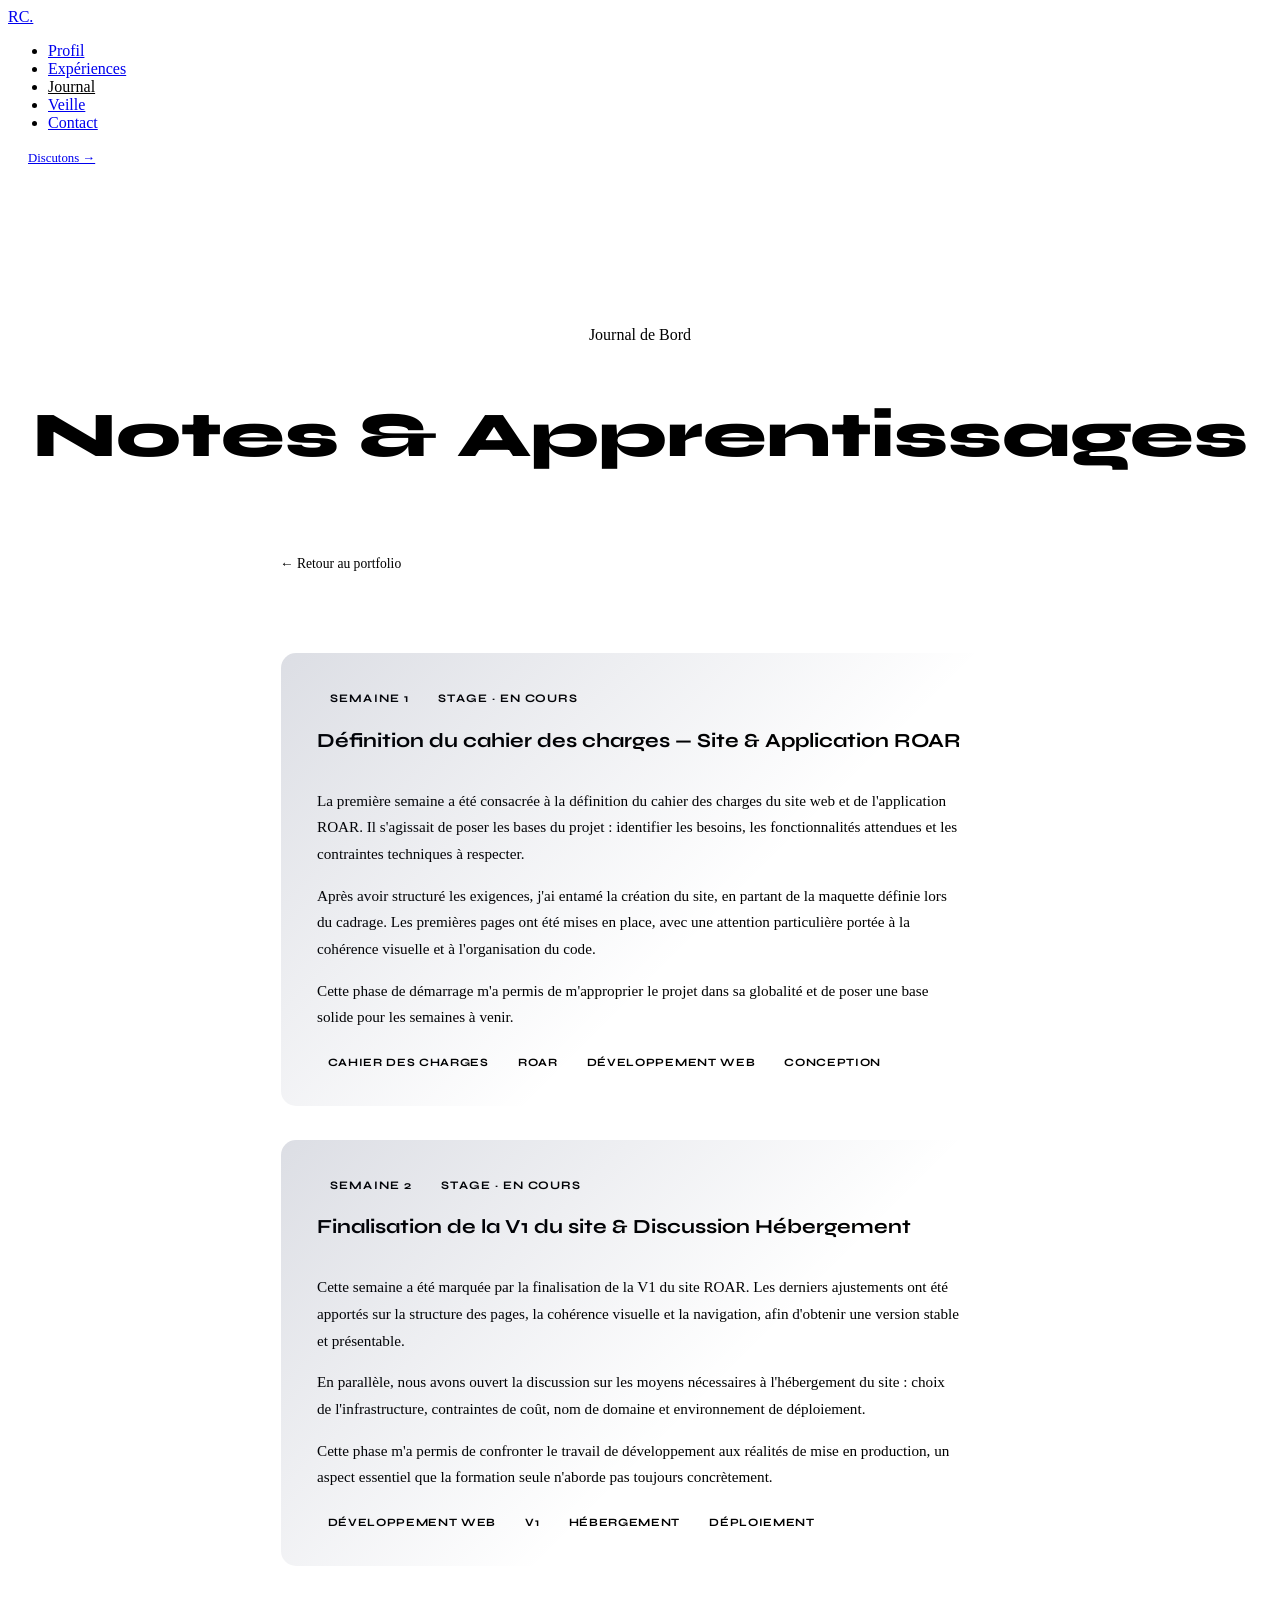
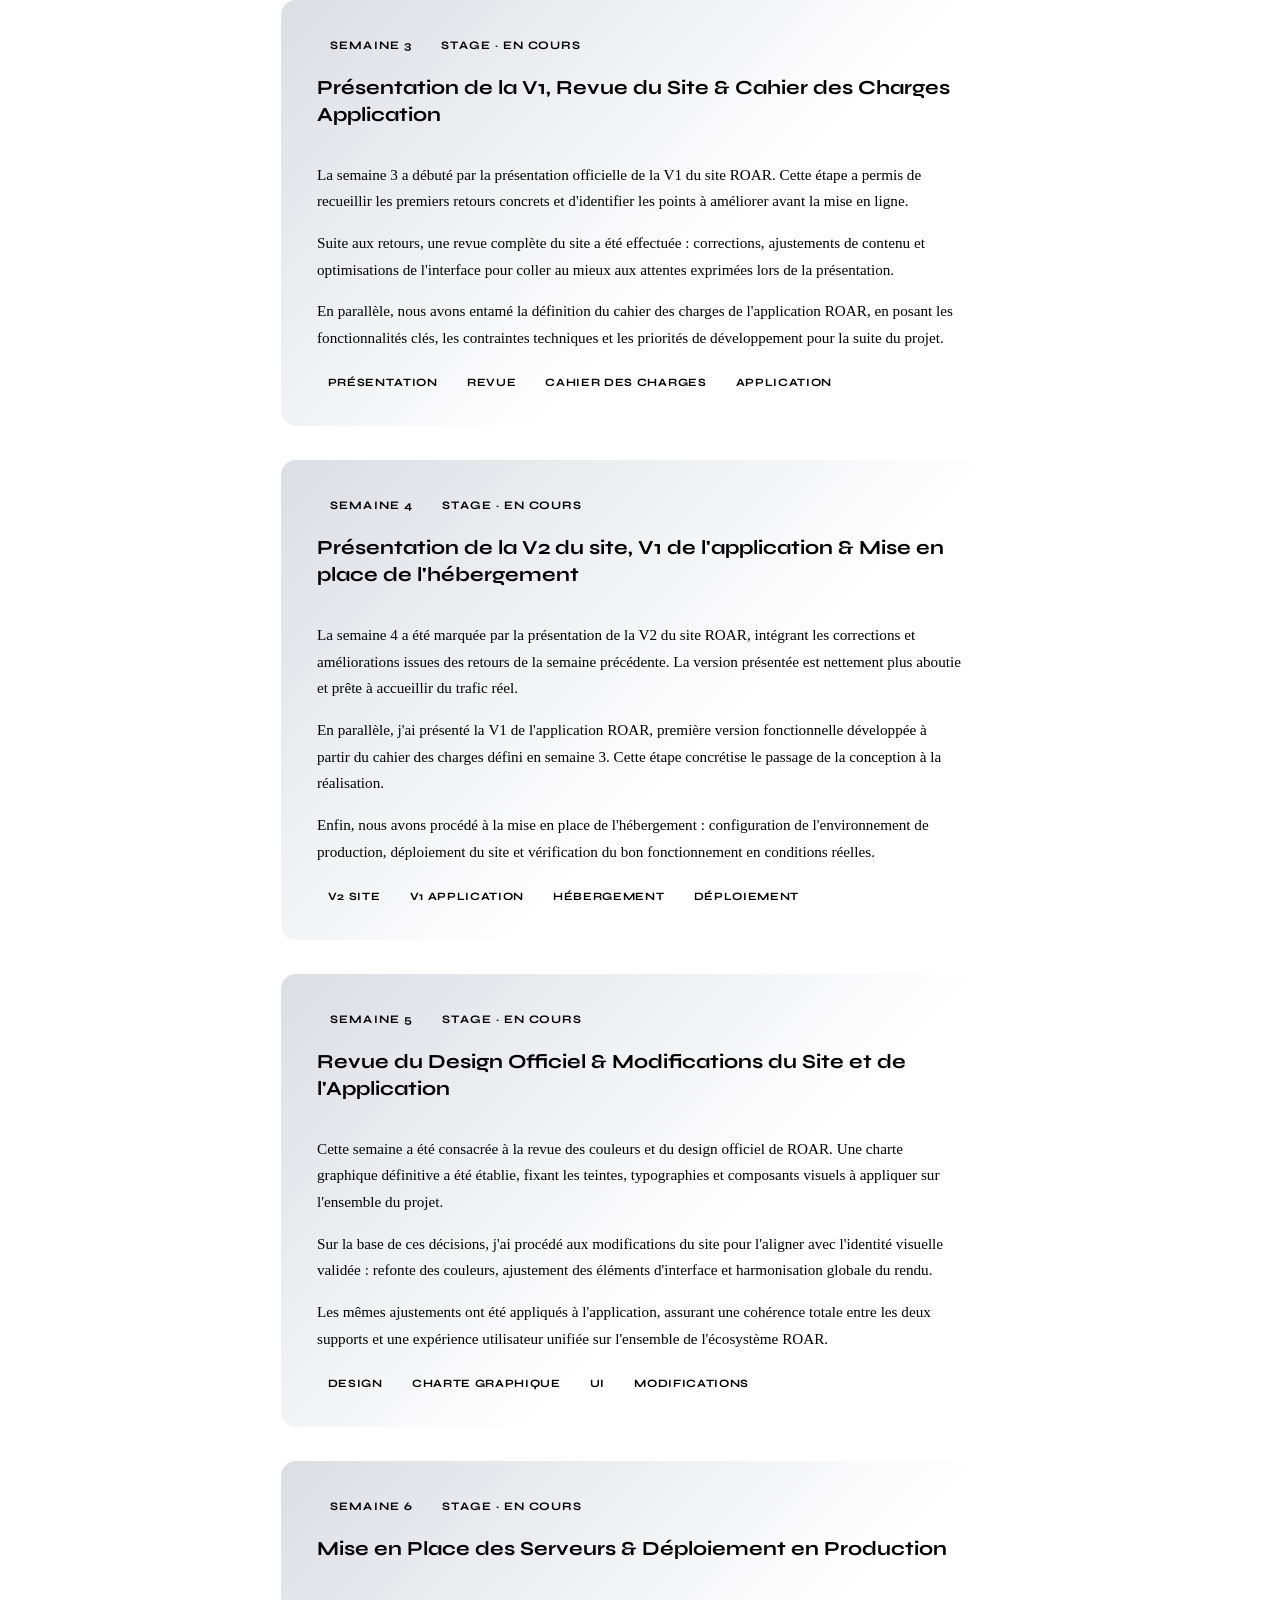
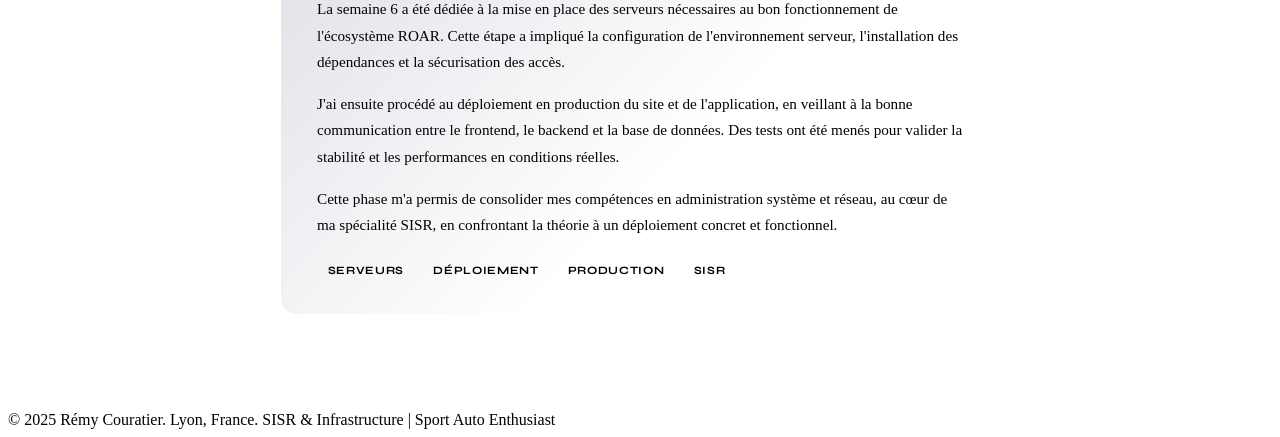
==== journal.html @ 0bce18f0 "Ajout de la page Veille technologique (cybersécurité en F1/WEC) - Nouvelle page veille.html : vraie " ====
<!DOCTYPE html>
<html lang="fr">
<head>
    <meta charset="UTF-8">
    <meta name="viewport" content="width=device-width, initial-scale=1.0">
    <title>Journal de Bord — Rémy Couratier</title>
    <link href="https://fonts.googleapis.com/css2?family=Syne:wght@400;700;800&family=DM+Sans:ital,wght@0,300;0,400;1,300&display=swap" rel="stylesheet">
    <link rel="stylesheet" href="style.css">
    <style>
        .journal-hero {
            padding: 10rem 0 4rem;
            text-align: center;
        }

        .journal-hero h1 {
            font-size: clamp(2.5rem, 5vw, 4.5rem);
            font-family: 'Syne', sans-serif;
            font-weight: 800;
            margin-bottom: 1rem;
        }

        .journal-hero p {
            color: var(--muted);
            max-width: 520px;
            margin: 0 auto;
            font-size: 1rem;
            line-height: 1.7;
        }

        .journal-feed {
            max-width: 720px;
            margin: 0 auto;
            padding: 3rem 0 6rem;
            display: flex;
            flex-direction: column;
            gap: 2rem;
        }

        .entry-card {
            background: var(--card);
            border: 1px solid rgba(255,255,255,0.07);
            border-radius: 16px;
            padding: 2rem 2.25rem;
            position: relative;
            transition: border-color 0.3s, transform 0.3s;
            overflow: hidden;
        }

        .entry-card::before {
            content: '';
            position: absolute;
            inset: 0;
            background: linear-gradient(135deg, rgba(20,33,75,0.15), transparent 60%);
            pointer-events: none;
        }

        .entry-card:hover {
            border-color: var(--accent-light);
            transform: translateY(-4px);
        }

        .entry-meta {
            display: flex;
            align-items: center;
            gap: 1rem;
            margin-bottom: 1rem;
        }

        .entry-date {
            font-size: 0.72rem;
            font-family: 'Syne', sans-serif;
            font-weight: 700;
            letter-spacing: 0.1em;
            text-transform: uppercase;
            color: var(--muted);
            background: rgba(255,255,255,0.05);
            padding: 0.3rem 0.75rem;
            border-radius: 99px;
            border: 1px solid rgba(255,255,255,0.08);
        }

        .entry-category {
            font-size: 0.72rem;
            font-family: 'Syne', sans-serif;
            font-weight: 700;
            letter-spacing: 0.08em;
            text-transform: uppercase;
            color: var(--accent-light);
        }

        .entry-title {
            font-family: 'Syne', sans-serif;
            font-weight: 700;
            font-size: 1.25rem;
            color: var(--text);
            margin-bottom: 0.75rem;
            line-height: 1.35;
        }

        .entry-body {
            color: var(--muted);
            font-weight: 300;
            line-height: 1.75;
            font-size: 0.95rem;
        }

        .entry-body strong {
            color: var(--text);
            font-weight: 400;
        }

        .entry-tags {
            display: flex;
            flex-wrap: wrap;
            gap: 0.5rem;
            margin-top: 1.25rem;
        }

        .entry-tag {
            font-size: 0.7rem;
            font-family: 'Syne', sans-serif;
            font-weight: 700;
            letter-spacing: 0.06em;
            text-transform: uppercase;
            color: var(--muted);
            border: 1px solid rgba(255,255,255,0.1);
            border-radius: 6px;
            padding: 0.25rem 0.6rem;
        }

        .entry-divider {
            width: 40px;
            height: 2px;
            background: linear-gradient(90deg, var(--accent-light), transparent);
            border-radius: 2px;
            margin: 1rem 0;
        }

        .back-link {
            display: inline-flex;
            align-items: center;
            gap: 0.5rem;
            color: var(--muted);
            font-size: 0.85rem;
            text-decoration: none;
            margin-bottom: 2rem;
            transition: color 0.2s;
        }

        .back-link:hover {
            color: var(--text);
        }
    </style>
</head>
<body>

<div id="cursor-glow"></div>
<div class="orb orb-1"></div>
<div class="orb orb-2"></div>
<div class="orb orb-3"></div>

<nav>
    <a href="index.html" class="nav-logo">RC.</a>
    <ul class="nav-links">
        <li><a href="index.html#about">Profil</a></li>
        <li><a href="index.html#projects">Expériences</a></li>
        <li><a href="journal.html" style="color:var(--text);">Journal</a></li>
        <li><a href="veille.html">Veille</a></li>
        <li><a href="index.html#contact">Contact</a></li>
    </ul>
    <a href="index.html#contact" class="btn btn-primary" style="padding:0.55rem 1.25rem;font-size:0.8rem;">Discutons →</a>
</nav>

<div class="container">

    <section class="journal-hero">
        <div class="section-label">Journal de Bord</div>
        <h1>
            Notes & <span class="highlight">Apprentissages</span>
        </h1>
    </section>

    <div style="max-width:720px;margin:0 auto;">
        <a href="index.html" class="back-link">← Retour au portfolio</a>
    </div>

    <div class="journal-feed">

        <div class="entry-card reveal">
            <div class="entry-meta">
                <span class="entry-date">Semaine 1</span>
                <span class="entry-category">Stage · En cours</span>
            </div>
            <div class="entry-title">Définition du cahier des charges — Site & Application ROAR</div>
            <div class="entry-divider"></div>
            <div class="entry-body">
                <p>La première semaine a été consacrée à la <strong>définition du cahier des charges</strong> du site web et de l'application <strong>ROAR</strong>. Il s'agissait de poser les bases du projet : identifier les besoins, les fonctionnalités attendues et les contraintes techniques à respecter.</p>
                <p style="margin-top:0.75rem;">Après avoir structuré les exigences, j'ai entamé la <strong>création du site</strong>, en partant de la maquette définie lors du cadrage. Les premières pages ont été mises en place, avec une attention particulière portée à la cohérence visuelle et à l'organisation du code.</p>
                <p style="margin-top:0.75rem;">Cette phase de démarrage m'a permis de m'approprier le projet dans sa globalité et de poser une base solide pour les semaines à venir.</p>
            </div>
            <div class="entry-tags">
                <span class="entry-tag">Cahier des charges</span>
                <span class="entry-tag">ROAR</span>
                <span class="entry-tag">Développement Web</span>
                <span class="entry-tag">Conception</span>
            </div>
        </div>

        <div class="entry-card reveal d1">
            <div class="entry-meta">
                <span class="entry-date">Semaine 2</span>
                <span class="entry-category">Stage · En cours</span>
            </div>
            <div class="entry-title">Finalisation de la V1 du site & Discussion Hébergement</div>
            <div class="entry-divider"></div>
            <div class="entry-body">
                <p>Cette semaine a été marquée par la <strong>finalisation de la V1 du site</strong> ROAR. Les derniers ajustements ont été apportés sur la structure des pages, la cohérence visuelle et la navigation, afin d'obtenir une version stable et présentable.</p>
                <p style="margin-top:0.75rem;">En parallèle, nous avons ouvert la discussion sur les <strong>moyens nécessaires à l'hébergement</strong> du site : choix de l'infrastructure, contraintes de coût, nom de domaine et environnement de déploiement.</p>
                <p style="margin-top:0.75rem;">Cette phase m'a permis de confronter le travail de développement aux réalités de mise en production, un aspect essentiel que la formation seule n'aborde pas toujours concrètement.</p>
            </div>
            <div class="entry-tags">
                <span class="entry-tag">Développement Web</span>
                <span class="entry-tag">V1</span>
                <span class="entry-tag">Hébergement</span>
                <span class="entry-tag">Déploiement</span>
            </div>
        </div>

        <div class="entry-card reveal d2">
            <div class="entry-meta">
                <span class="entry-date">Semaine 3</span>
                <span class="entry-category">Stage · En cours</span>
            </div>
            <div class="entry-title">Présentation de la V1, Revue du Site & Cahier des Charges Application</div>
            <div class="entry-divider"></div>
            <div class="entry-body">
                <p>La semaine 3 a débuté par la <strong>présentation officielle de la V1</strong> du site ROAR. Cette étape a permis de recueillir les premiers retours concrets et d'identifier les points à améliorer avant la mise en ligne.</p>
                <p style="margin-top:0.75rem;">Suite aux retours, une <strong>revue complète du site</strong> a été effectuée : corrections, ajustements de contenu et optimisations de l'interface pour coller au mieux aux attentes exprimées lors de la présentation.</p>
                <p style="margin-top:0.75rem;">En parallèle, nous avons entamé la <strong>définition du cahier des charges de l'application</strong> ROAR, en posant les fonctionnalités clés, les contraintes techniques et les priorités de développement pour la suite du projet.</p>
            </div>
            <div class="entry-tags">
                <span class="entry-tag">Présentation</span>
                <span class="entry-tag">Revue</span>
                <span class="entry-tag">Cahier des charges</span>
                <span class="entry-tag">Application</span>
            </div>
        </div>

        <div class="entry-card reveal d3">
            <div class="entry-meta">
                <span class="entry-date">Semaine 4</span>
                <span class="entry-category">Stage · En cours</span>
            </div>
            <div class="entry-title">Présentation de la V2 du site, V1 de l'application & Mise en place de l'hébergement</div>
            <div class="entry-divider"></div>
            <div class="entry-body">
                <p>La semaine 4 a été marquée par la <strong>présentation de la V2 du site</strong> ROAR, intégrant les corrections et améliorations issues des retours de la semaine précédente. La version présentée est nettement plus aboutie et prête à accueillir du trafic réel.</p>
                <p style="margin-top:0.75rem;">En parallèle, j'ai présenté la <strong>V1 de l'application</strong> ROAR, première version fonctionnelle développée à partir du cahier des charges défini en semaine 3. Cette étape concrétise le passage de la conception à la réalisation.</p>
                <p style="margin-top:0.75rem;">Enfin, nous avons procédé à la <strong>mise en place de l'hébergement</strong> : configuration de l'environnement de production, déploiement du site et vérification du bon fonctionnement en conditions réelles.</p>
            </div>
            <div class="entry-tags">
                <span class="entry-tag">V2 Site</span>
                <span class="entry-tag">V1 Application</span>
                <span class="entry-tag">Hébergement</span>
                <span class="entry-tag">Déploiement</span>
            </div>
        </div>

        <div class="entry-card reveal">
            <div class="entry-meta">
                <span class="entry-date">Semaine 5</span>
                <span class="entry-category">Stage · En cours</span>
            </div>
            <div class="entry-title">Revue du Design Officiel & Modifications du Site et de l'Application</div>
            <div class="entry-divider"></div>
            <div class="entry-body">
                <p>Cette semaine a été consacrée à la <strong>revue des couleurs et du design officiel</strong> de ROAR. Une charte graphique définitive a été établie, fixant les teintes, typographies et composants visuels à appliquer sur l'ensemble du projet.</p>
                <p style="margin-top:0.75rem;">Sur la base de ces décisions, j'ai procédé aux <strong>modifications du site</strong> pour l'aligner avec l'identité visuelle validée : refonte des couleurs, ajustement des éléments d'interface et harmonisation globale du rendu.</p>
                <p style="margin-top:0.75rem;">Les mêmes ajustements ont été appliqués à <strong>l'application</strong>, assurant une cohérence totale entre les deux supports et une expérience utilisateur unifiée sur l'ensemble de l'écosystème ROAR.</p>
            </div>
            <div class="entry-tags">
                <span class="entry-tag">Design</span>
                <span class="entry-tag">Charte Graphique</span>
                <span class="entry-tag">UI</span>
                <span class="entry-tag">Modifications</span>
            </div>
        </div>
        <div class="entry-card reveal d1">
            <div class="entry-meta">
                <span class="entry-date">Semaine 6</span>
                <span class="entry-category">Stage · En cours</span>
            </div>
            <div class="entry-title">Mise en Place des Serveurs & Déploiement en Production</div>
            <div class="entry-divider"></div>
            <div class="entry-body">
                <p>La semaine 6 a été dédiée à la <strong>mise en place des serveurs</strong> nécessaires au bon fonctionnement de l'écosystème ROAR. Cette étape a impliqué la configuration de l'environnement serveur, l'installation des dépendances et la sécurisation des accès.</p>
                <p style="margin-top:0.75rem;">J'ai ensuite procédé au <strong>déploiement en production</strong> du site et de l'application, en veillant à la bonne communication entre le frontend, le backend et la base de données. Des tests ont été menés pour valider la stabilité et les performances en conditions réelles.</p>
                <p style="margin-top:0.75rem;">Cette phase m'a permis de consolider mes compétences en <strong>administration système et réseau</strong>, au cœur de ma spécialité SISR, en confrontant la théorie à un déploiement concret et fonctionnel.</p>
            </div>
            <div class="entry-tags">
                <span class="entry-tag">Serveurs</span>
                <span class="entry-tag">Déploiement</span>
                <span class="entry-tag">Production</span>
                <span class="entry-tag">SISR</span>
            </div>
        </div>
    </div>

</div>

<footer>
    <span>© 2025 Rémy Couratier. Lyon, France.</span>
    <span>SISR & Infrastructure | Sport Auto Enthusiast</span>
</footer>

<script>
    const glow = document.getElementById('cursor-glow');
    document.addEventListener('mousemove', e => {
        glow.style.left = e.clientX + 'px';
        glow.style.top  = e.clientY + 'px';
    });

    const io = new IntersectionObserver((entries) => {
        entries.forEach(entry => {
            if (entry.isIntersecting) {
                entry.target.classList.add('visible');
            }
        });
    }, { threshold: 0.12 });

    document.querySelectorAll('.reveal').forEach(el => io.observe(el));
</script>
</body>
</html>
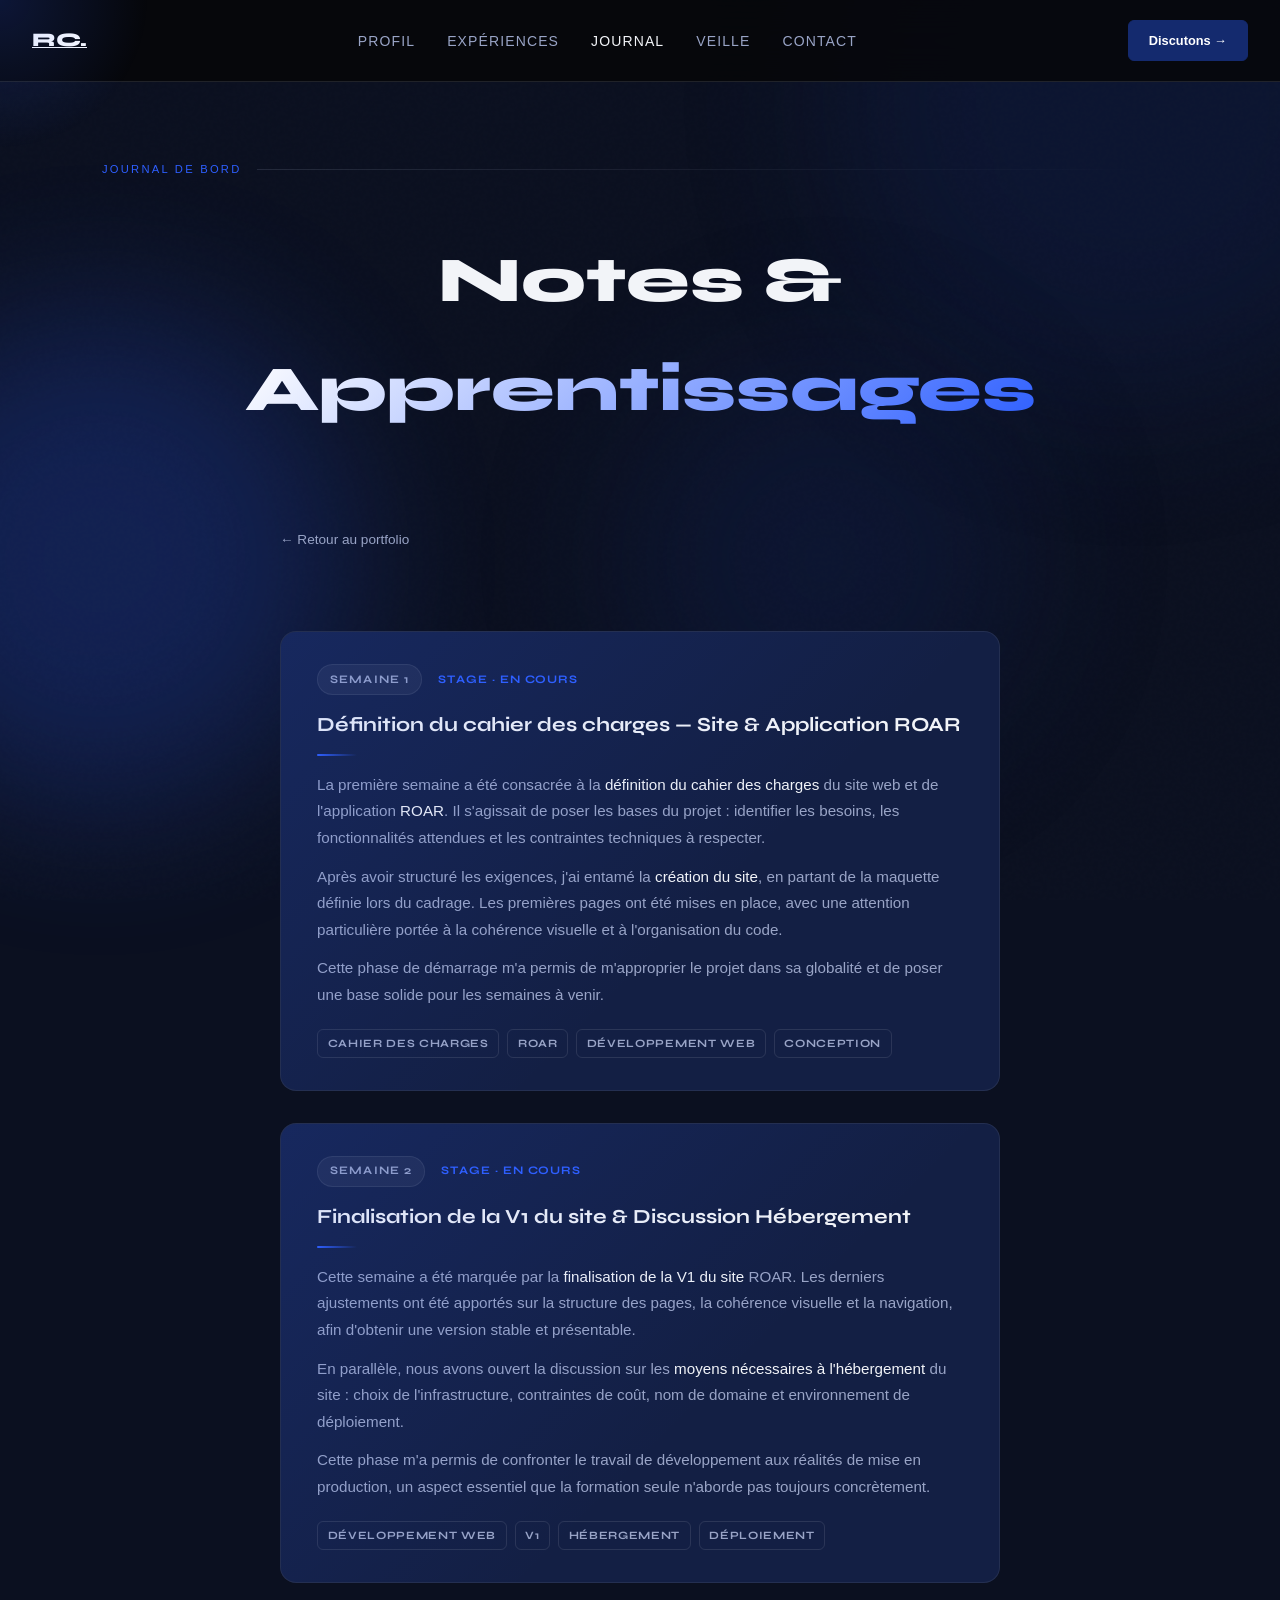
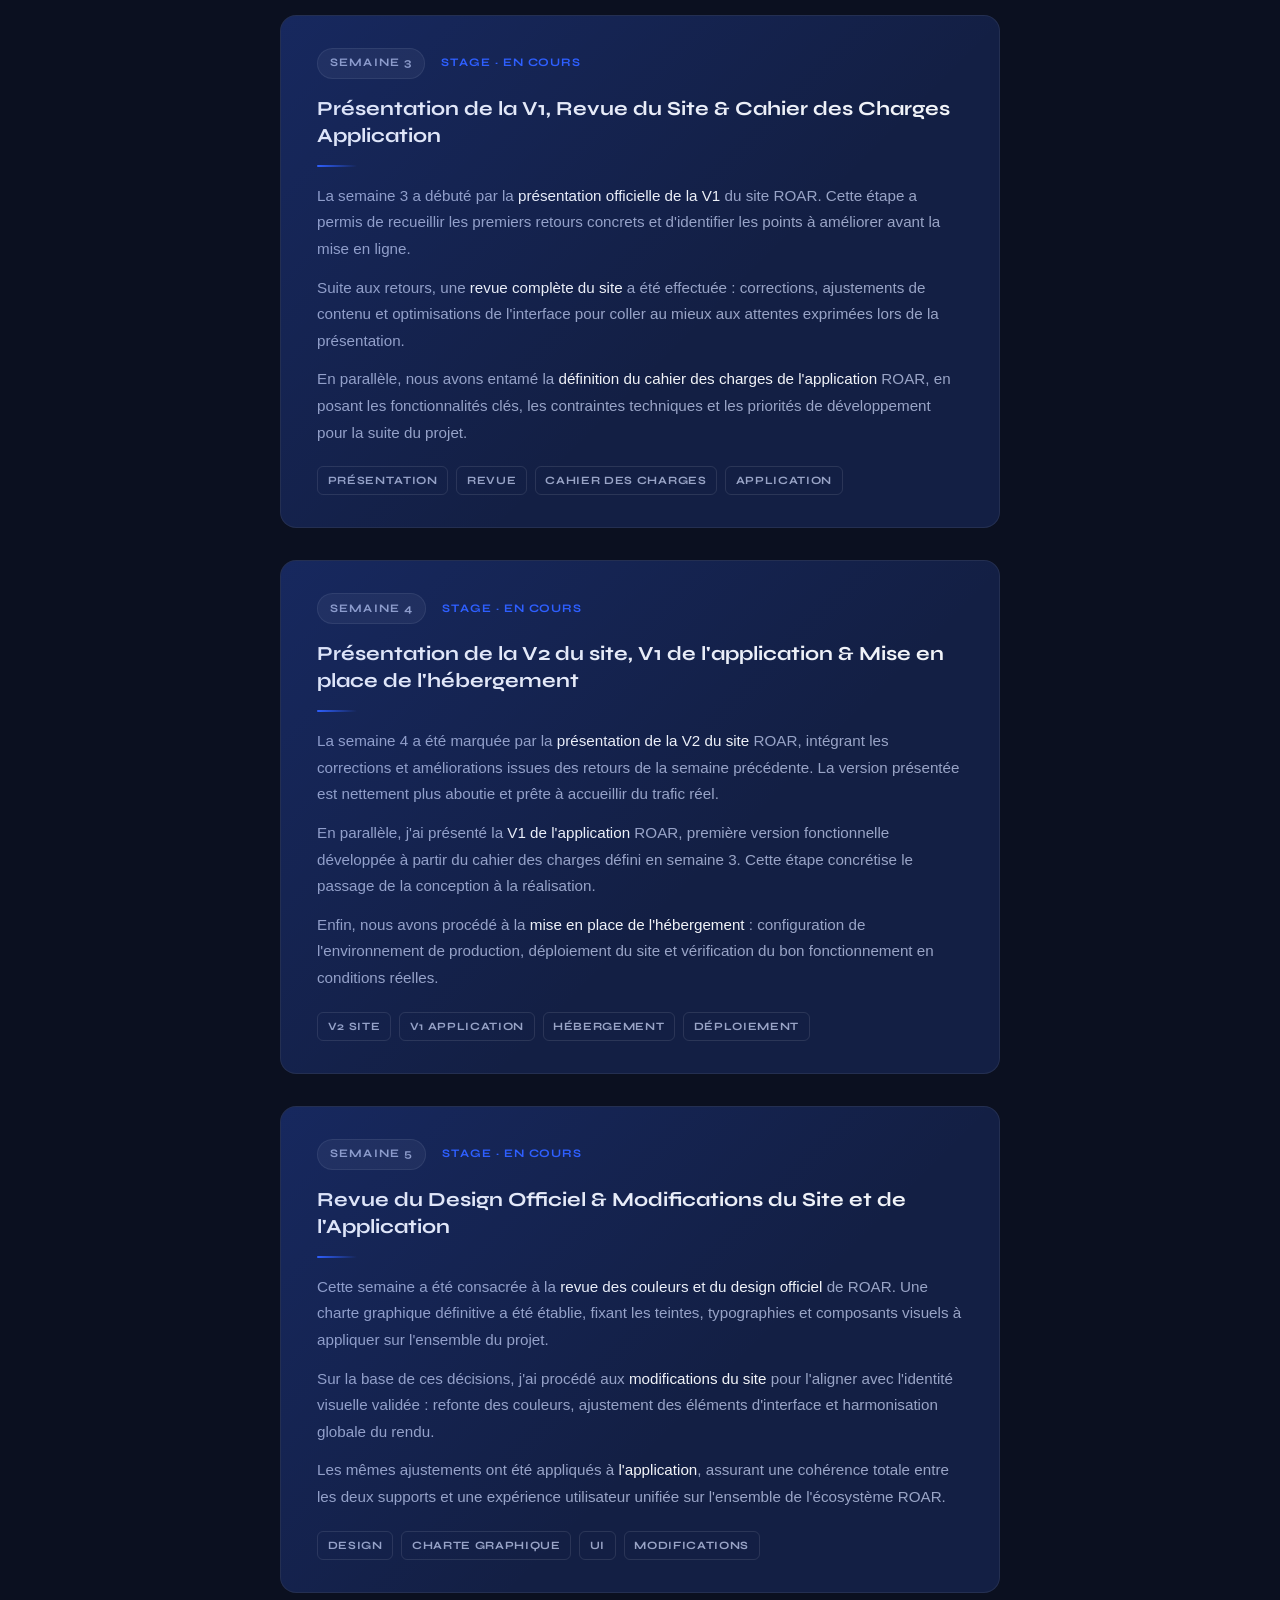
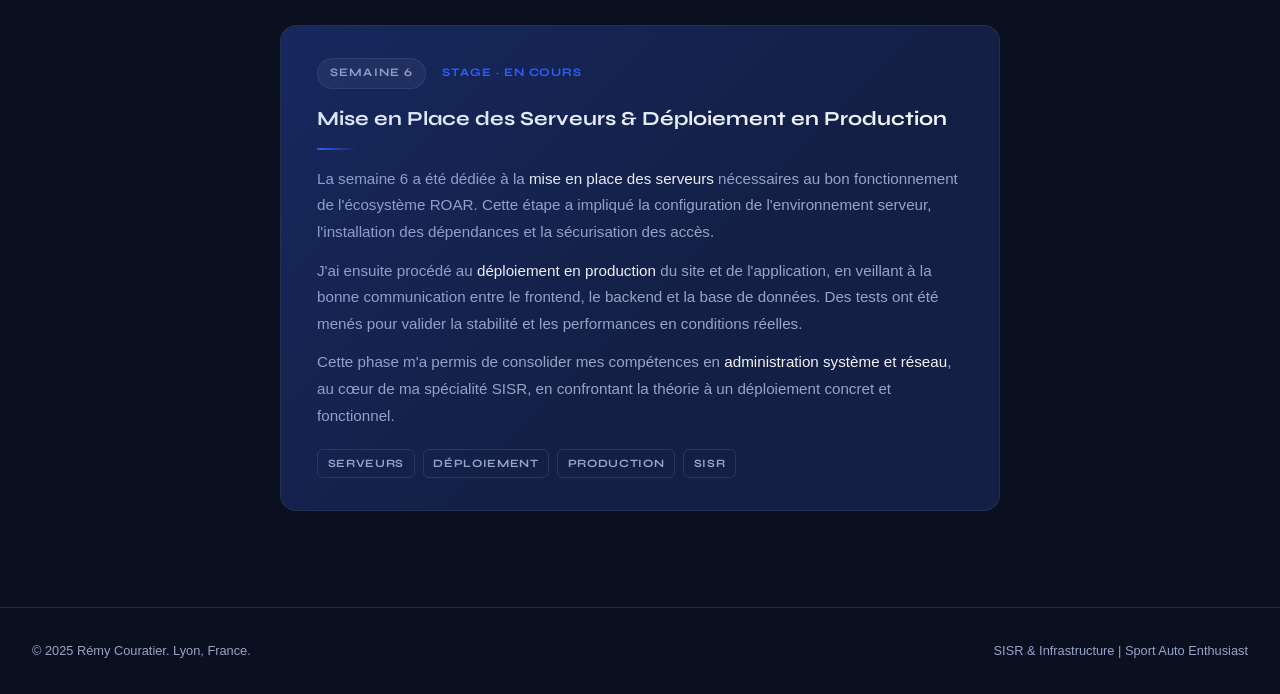
==== commit 203825de: "Refonte de la palette de couleurs du site (nouvelle charte bleue) - bg #0B1020, accent #142A6E, acce" ====
--- a/journal.html
+++ b/journal.html
@@ -50,7 +50,7 @@
             content: '';
             position: absolute;
             inset: 0;
-            background: linear-gradient(135deg, rgba(20,33,75,0.15), transparent 60%);
+            background: linear-gradient(135deg, rgba(46,95,255,0.14), transparent 60%);
             pointer-events: none;
         }
 
--- a/style.css
+++ b/style.css
@@ -0,0 +1,166 @@
+*, *::before, *::after { box-sizing: border-box; margin: 0; padding: 0; }
+
+:root {
+  --bg: #0B1020;      /* Fond navy profond */
+  --surface: #0E1730;
+  --card: #131F44;
+  --border: rgba(217, 226, 255, 0.12);
+  --text: #F2F4F8;
+  --muted: #99A4C6;
+
+  /* Nouvelle palette bleue */
+  --accent: #142A6E;        /* Bleu profond (boutons) */
+  --accent-light: #2E5FFF;  /* Bleu vif (liens, titres, accents) */
+  --glow-blue: rgba(46, 95, 255, 0.4);
+  
+  --font-display: 'Syne', sans-serif;
+  --font-body: 'DM Sans', sans-serif;
+}
+
+html { scroll-behavior: smooth; }
+
+body {
+  background: var(--bg);
+  color: var(--text);
+  font-family: var(--font-body);
+  font-weight: 300;
+  line-height: 1.7;
+  overflow-x: hidden;
+}
+
+body::before {
+  content: '';
+  position: fixed; inset: 0; z-index: 0;
+  background-image: url("data:image/svg+xml,%3Csvg viewBox='0 0 256 256' xmlns='http://www.w3.org/2000/svg'%3E%3Cfilter id='n'%3E%3CfeTurbulence type='fractalNoise' baseFrequency='0.9' numOctaves='4' stitchTiles='stitch'/%3E%3C/filter%3E%3Crect width='100%25' height='100%25' filter='url(%23n)' opacity='0.03'/%3E%3C/svg%3E");
+  opacity: 0.4;
+  pointer-events: none;
+}
+
+.orb {
+  position: fixed; border-radius: 50%;
+  filter: blur(80px); opacity: 0.22;
+  pointer-events: none; z-index: 0;
+  animation: drift 20s ease-in-out infinite alternate;
+}
+/* Orbes avec les nouveaux bleus */
+.orb-1 { width: 600px; height: 600px; background: var(--accent); top: -200px; right: -150px; }
+.orb-2 { width: 500px; height: 500px; background: var(--accent-light); bottom: 10%; left: -150px; animation-delay: -8s; }
+.orb-3 { width: 400px; height: 400px; background: var(--accent); top: 40%; right: 20%; animation-delay: -15s; }
+
+@keyframes drift {
+  from { transform: translate(0, 0) scale(1); }
+  to   { transform: translate(40px, 30px) scale(1.08); }
+}
+
+.container { max-width: 1140px; margin: 0 auto; padding: 0 2rem; position: relative; z-index: 1; }
+
+nav {
+  position: fixed; top: 0; left: 0; right: 0; z-index: 100;
+  padding: 1.25rem 2rem;
+  display: flex; align-items: center; justify-content: space-between;
+  background: rgba(5, 5, 7, 0.8);
+  backdrop-filter: blur(20px);
+  border-bottom: 1px solid var(--border);
+}
+
+.nav-logo { font-family: var(--font-display); font-weight: 800; font-size: 1.2rem; color: #fff; }
+.nav-links { display: flex; gap: 2rem; list-style: none; }
+.nav-links a {
+  color: var(--muted); text-decoration: none; font-size: 0.875rem;
+  letter-spacing: 0.08em; text-transform: uppercase;
+  transition: color 0.3s;
+}
+.nav-links a:hover { color: var(--text); }
+
+/* HERO */
+.hero { min-height: 100vh; display: flex; align-items: center; padding-top: 5rem; }
+.hero-tag {
+  display: inline-flex; align-items: center; gap: 0.5rem;
+  background: rgba(46, 95, 255, 0.15); border: 1px solid rgba(46, 95, 255, 0.4);
+  color: var(--text); font-size: 0.75rem; padding: 0.4rem 1rem; border-radius: 100px; margin-bottom: 2rem;
+}
+.hero h1 { font-family: var(--font-display); font-weight: 800; font-size: clamp(3rem, 7vw, 6rem); line-height: 1.0; }
+
+/* Dégradé de texte du 1er style */
+.highlight { 
+    background: linear-gradient(135deg, #fff, var(--accent-light)); 
+    -webkit-background-clip: text; 
+    -webkit-text-fill-color: transparent; 
+}
+
+.hero-sub { margin-top: 1.5rem; color: var(--muted); font-size: 1.125rem; max-width: 520px; }
+.hero-cta { margin-top: 3rem; display: flex; gap: 1rem; }
+
+/* BOUTONS */
+.btn { padding: 0.85rem 2rem; border-radius: 6px; text-decoration: none; transition: 0.3s; font-size: 0.875rem; }
+.btn-primary { 
+    background: var(--accent); 
+    color: #ffffff; 
+    font-weight: 700; 
+    border: 1px solid var(--accent);
+}
+.btn-primary:hover {
+    box-shadow: 0 0 20px var(--glow-blue);
+}
+.btn-outline { border: 1px solid var(--border); color: var(--text); }
+.btn:hover { transform: translateY(-2px); }
+
+/* SECTIONS */
+section { padding: 7rem 0; }
+.section-label { color: var(--accent-light); text-transform: uppercase; font-size: 0.7rem; letter-spacing: 0.2em; margin-bottom: 3rem; display: flex; align-items: center; gap: 1rem; }
+.section-label::after { content: ''; flex: 1; height: 1px; background: linear-gradient(to right, var(--border), transparent); }
+h2 { font-family: var(--font-display); font-size: clamp(2rem, 4vw, 3.5rem); margin-bottom: 1.5rem; }
+
+/* ABOUT */
+.about-grid { display: grid; grid-template-columns: 1fr 1fr; gap: 4rem; align-items: center; }
+.about-img img { width: 100%; height: auto; display: block; }
+.about-img-wrap img { width: 100%; height: 100%; object-fit: cover; display: block; }
+.about-img { width: 100%; aspect-ratio: 4/5; background: var(--card); border-radius: 12px; display: flex; align-items: center; justify-content: center; font-size: 5rem; position: relative; }
+.about-img-glow { position: absolute; inset: -1px; background: linear-gradient(135deg, var(--accent), var(--accent-light)); border-radius: 13px; z-index: -1; opacity: 0.5; }
+.skills-list { margin-top: 2rem; display: flex; flex-wrap: wrap; gap: 0.5rem; }
+.skill-tag { padding: 0.35rem 0.9rem; background: var(--surface); border: 1px solid var(--border); border-radius: 100px; font-size: 0.8rem; color: var(--muted); }
+
+/* PROJECTS/EXPERIENCES */
+.projects-grid { display: grid; grid-template-columns: repeat(auto-fit, minmax(320px, 1fr)); gap: 1.5rem; }
+.project-card { background: var(--card); border: 1px solid var(--border); border-radius: 16px; padding: 1.5rem; transition: 0.4s; position: relative; }
+.project-card:hover { transform: translateY(-10px); border-color: var(--accent-light); }
+.project-thumb { height: 150px; background: var(--surface); border-radius: 8px; margin-bottom: 1.5rem; display: flex; align-items: center; justify-content: center; font-size: 3rem; }
+.project-type { font-size: 0.7rem; color: var(--muted); text-transform: uppercase; }
+.project-title { font-family: var(--font-display); font-size: 1.25rem; margin: 0.5rem 0; }
+.project-desc { font-size: 0.875rem; color: var(--muted); margin-bottom: 1rem; }
+.project-tag { font-size: 0.7rem; padding: 0.2rem 0.5rem; background: rgba(255,255,255,0.05); border-radius: 4px; margin-right: 0.3rem; }
+
+/* STATS */
+.stats-row { display: grid; grid-template-columns: repeat(3, 1fr); gap: 2rem; margin-top: 5rem; }
+.stat { border-left: 1px solid var(--border); padding-left: 2rem; }
+.stat-number { font-family: var(--font-display); font-weight: 800; font-size: 2.5rem; color: #fff; }
+
+/* CONTACT */
+.contact-wrap {
+    background: var(--card);
+    border: 1px solid var(--border);
+    border-radius: 24px;
+    padding: 4rem 2rem; 
+    display: flex;
+    flex-direction: column;
+    align-items: center; 
+    justify-content: center;
+    text-align: center;
+}
+
+.contact-email { font-family: var(--font-display); font-size: clamp(1rem, 4vw, 2.2rem); color: #fff; border-bottom: 2px solid var(--accent); text-decoration: none; font-weight: 800; display: inline-block; width: 100%; text-align: center; margin: 2rem 0; word-break: break-all; }
+.contact-email:hover { color: var(--accent-light); }
+
+/* FOOTER */
+footer { padding: 2rem; border-top: 1px solid var(--border); display: flex; justify-content: space-between; font-size: 0.8rem; color: var(--muted); }
+
+/* Halo de curseur réglé sur le nouveau bleu */
+#cursor-glow { position: fixed; pointer-events: none; z-index: 9999; width: 300px; height: 300px; background: radial-gradient(circle, rgba(46, 95, 255, 0.18), transparent 70%); transform: translate(-50%,-50%); }
+
+.reveal { opacity: 0; transform: translateY(30px); transition: 0.7s; }
+.reveal.visible { opacity: 1; transform: translateY(0); }
+
+@media (max-width: 768px) {
+  .about-grid, .stats-row { grid-template-columns: 1fr; }
+  .nav-links { display: none; }
+}
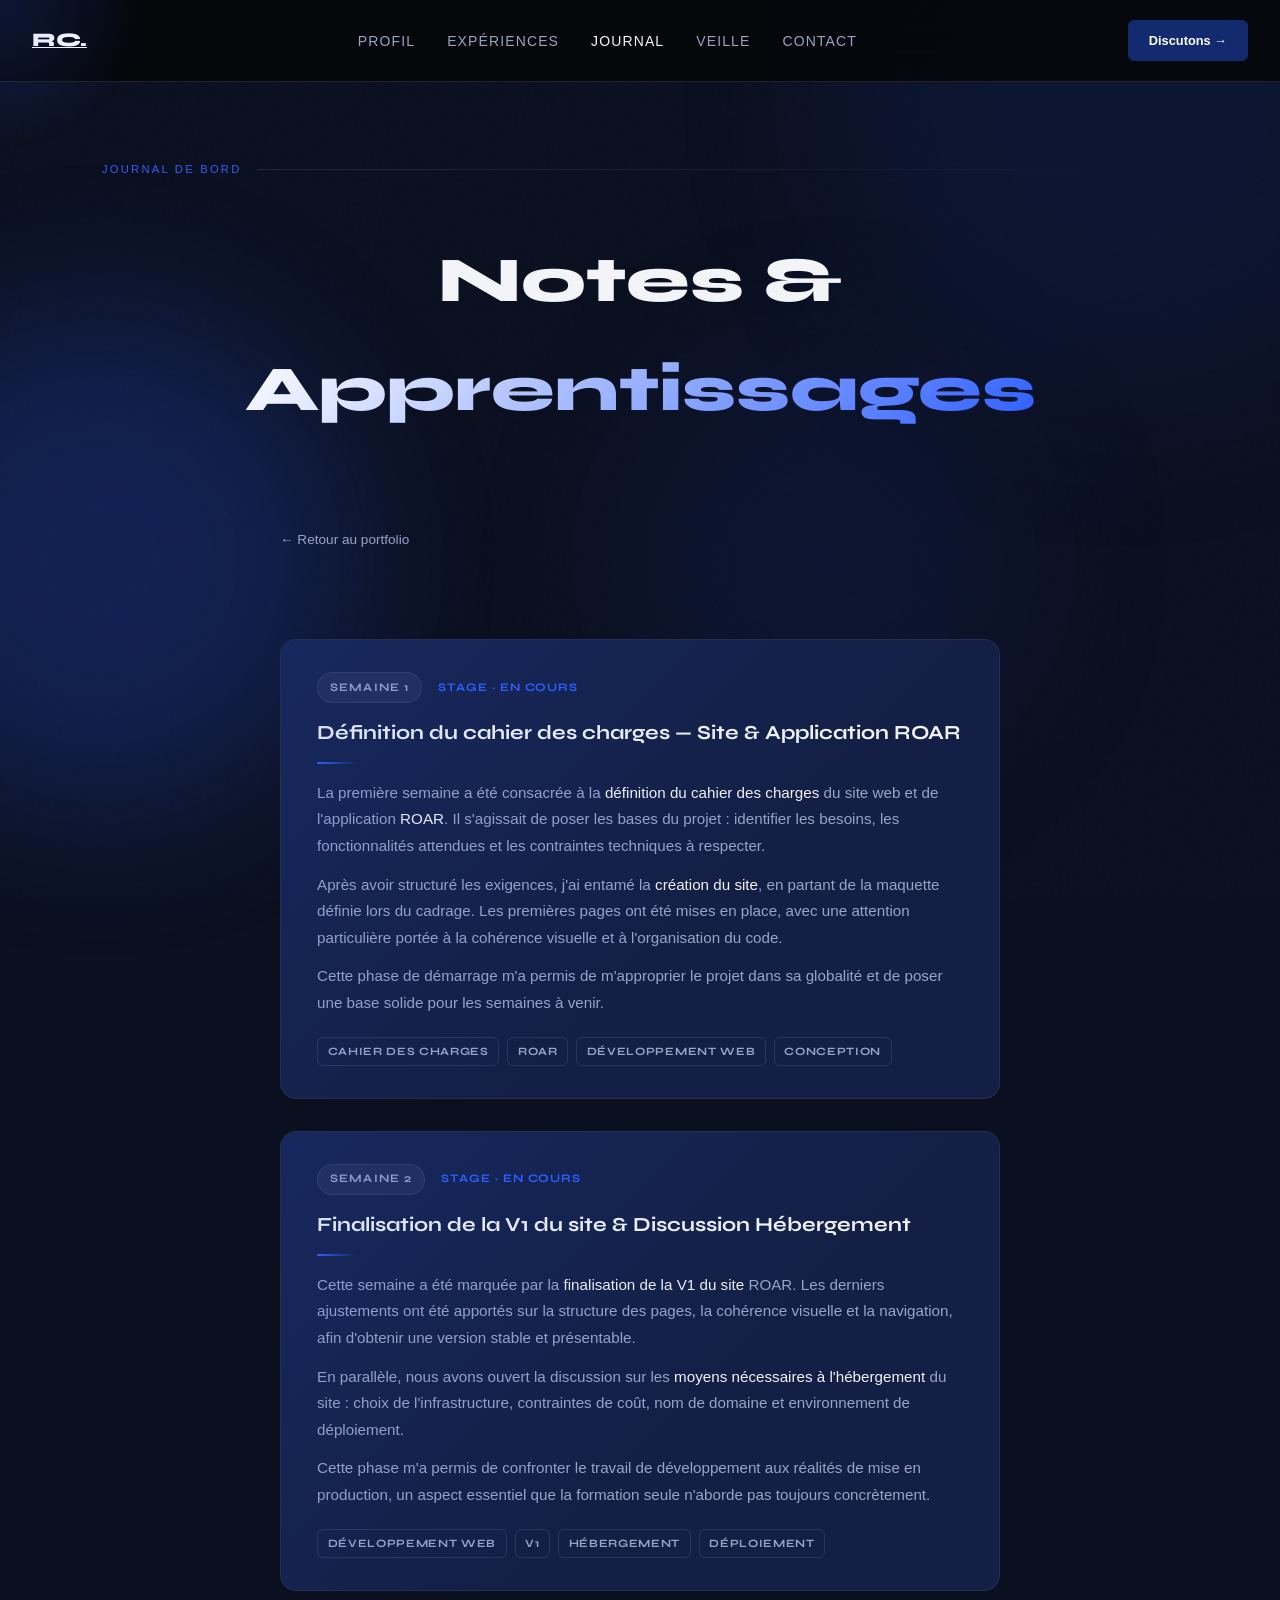
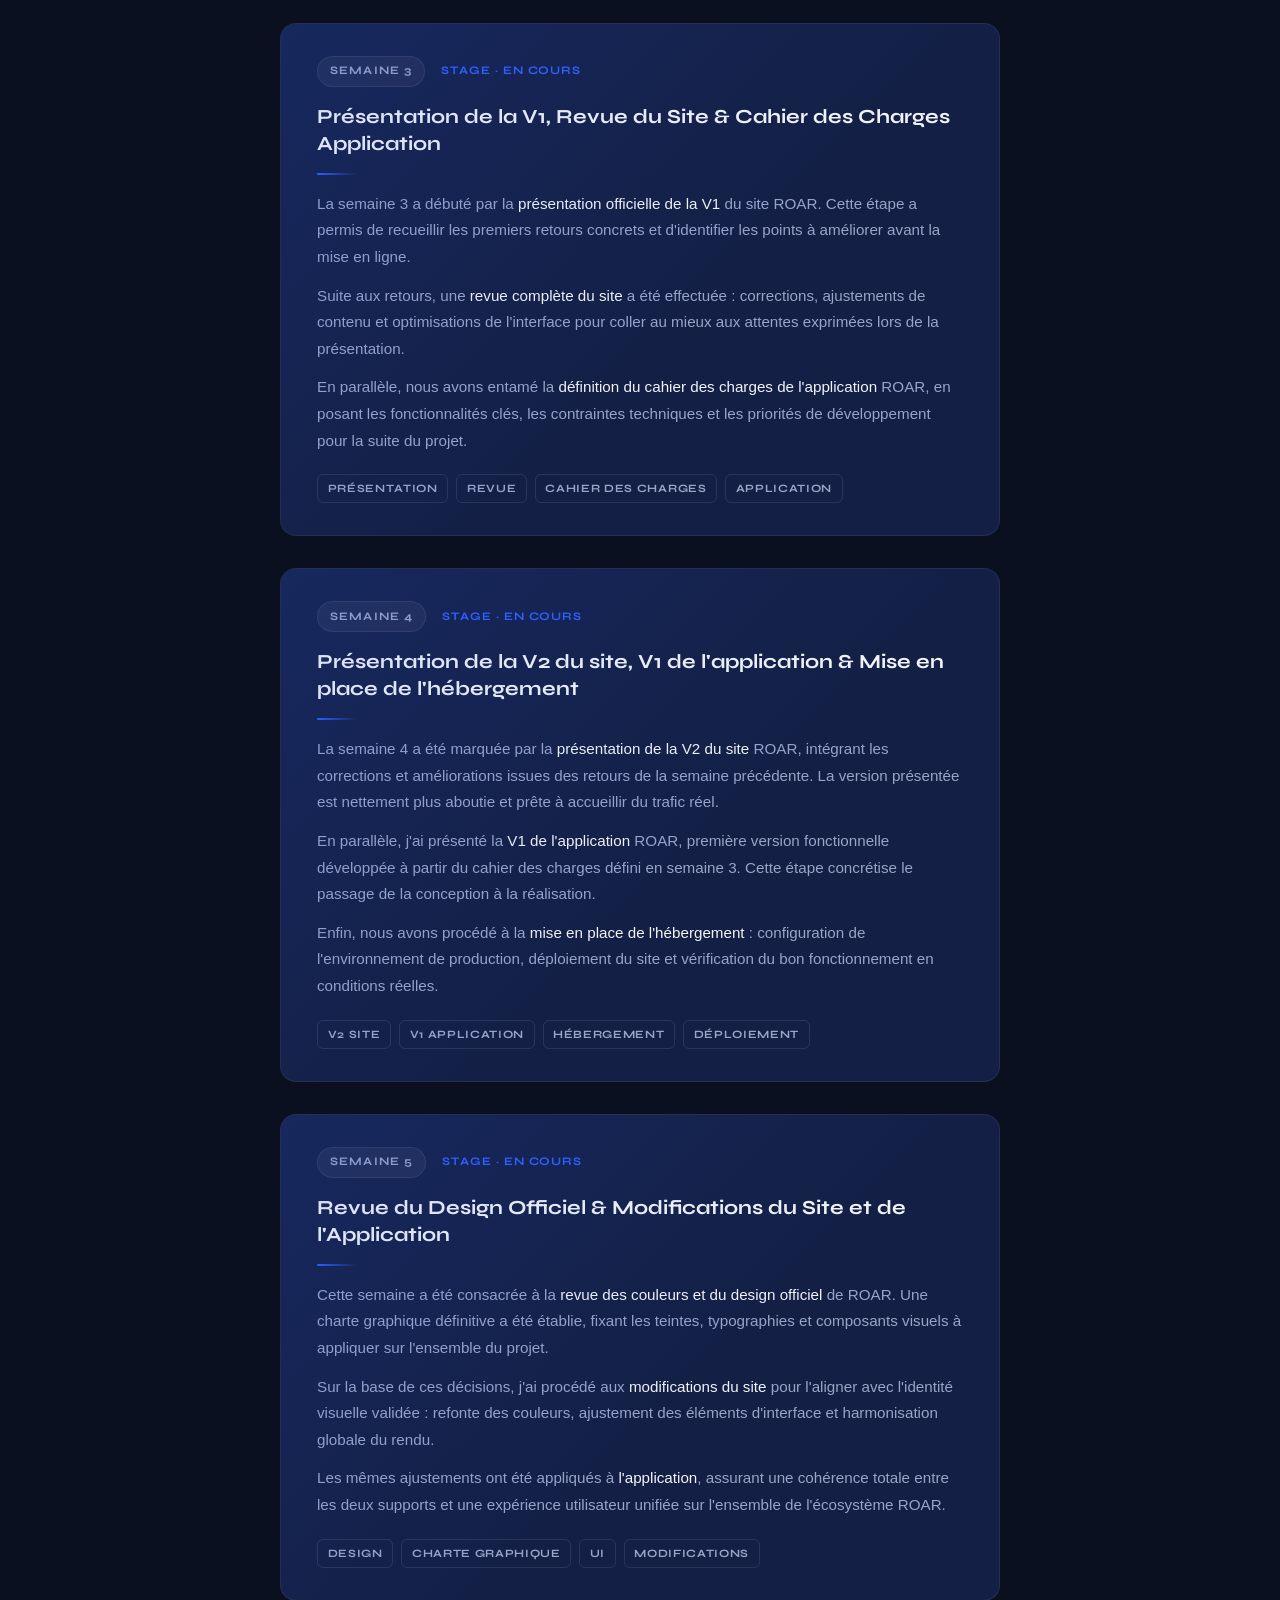
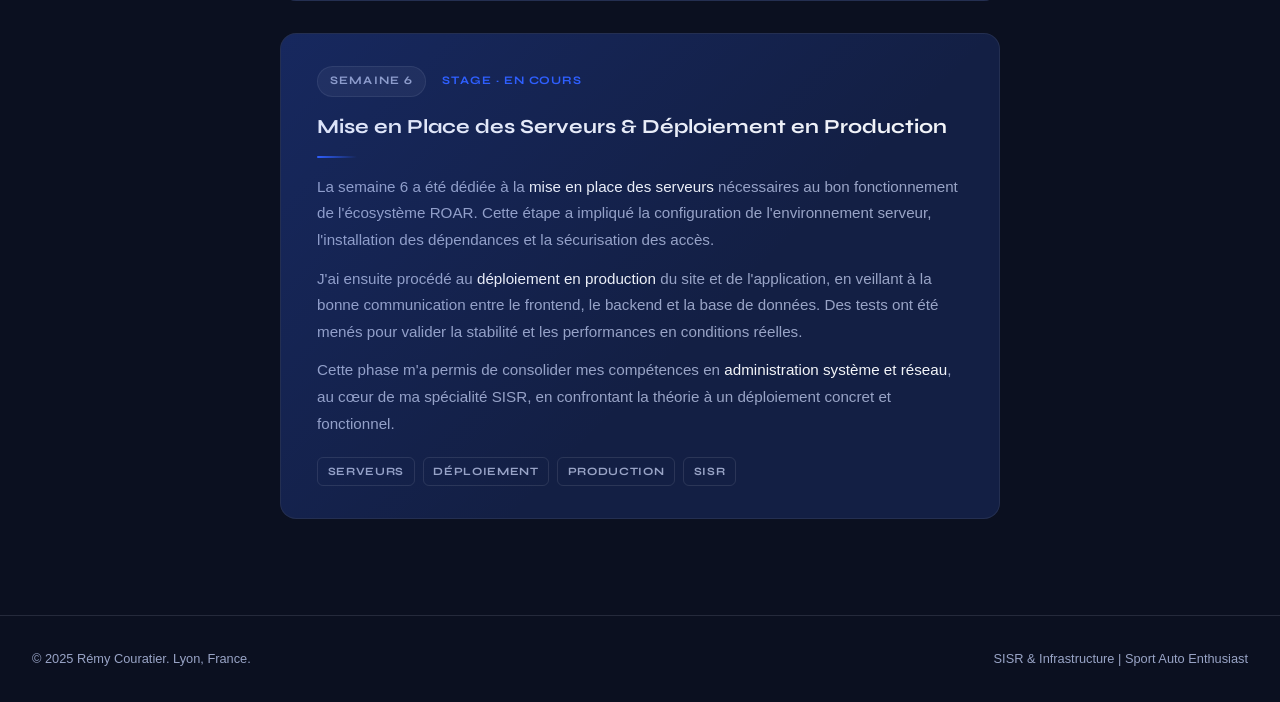
==== commit ade25973: "Centralise tout le CSS dans style.css - Déplace les blocs <style> de journal.html et veille.html ver" ====
--- a/journal.html
+++ b/journal.html
@@ -6,153 +6,8 @@
     <title>Journal de Bord — Rémy Couratier</title>
     <link href="https://fonts.googleapis.com/css2?family=Syne:wght@400;700;800&family=DM+Sans:ital,wght@0,300;0,400;1,300&display=swap" rel="stylesheet">
     <link rel="stylesheet" href="style.css">
-    <style>
-        .journal-hero {
-            padding: 10rem 0 4rem;
-            text-align: center;
-        }
-
-        .journal-hero h1 {
-            font-size: clamp(2.5rem, 5vw, 4.5rem);
-            font-family: 'Syne', sans-serif;
-            font-weight: 800;
-            margin-bottom: 1rem;
-        }
-
-        .journal-hero p {
-            color: var(--muted);
-            max-width: 520px;
-            margin: 0 auto;
-            font-size: 1rem;
-            line-height: 1.7;
-        }
-
-        .journal-feed {
-            max-width: 720px;
-            margin: 0 auto;
-            padding: 3rem 0 6rem;
-            display: flex;
-            flex-direction: column;
-            gap: 2rem;
-        }
-
-        .entry-card {
-            background: var(--card);
-            border: 1px solid rgba(255,255,255,0.07);
-            border-radius: 16px;
-            padding: 2rem 2.25rem;
-            position: relative;
-            transition: border-color 0.3s, transform 0.3s;
-            overflow: hidden;
-        }
-
-        .entry-card::before {
-            content: '';
-            position: absolute;
-            inset: 0;
-            background: linear-gradient(135deg, rgba(46,95,255,0.14), transparent 60%);
-            pointer-events: none;
-        }
-
-        .entry-card:hover {
-            border-color: var(--accent-light);
-            transform: translateY(-4px);
-        }
-
-        .entry-meta {
-            display: flex;
-            align-items: center;
-            gap: 1rem;
-            margin-bottom: 1rem;
-        }
-
-        .entry-date {
-            font-size: 0.72rem;
-            font-family: 'Syne', sans-serif;
-            font-weight: 700;
-            letter-spacing: 0.1em;
-            text-transform: uppercase;
-            color: var(--muted);
-            background: rgba(255,255,255,0.05);
-            padding: 0.3rem 0.75rem;
-            border-radius: 99px;
-            border: 1px solid rgba(255,255,255,0.08);
-        }
-
-        .entry-category {
-            font-size: 0.72rem;
-            font-family: 'Syne', sans-serif;
-            font-weight: 700;
-            letter-spacing: 0.08em;
-            text-transform: uppercase;
-            color: var(--accent-light);
-        }
-
-        .entry-title {
-            font-family: 'Syne', sans-serif;
-            font-weight: 700;
-            font-size: 1.25rem;
-            color: var(--text);
-            margin-bottom: 0.75rem;
-            line-height: 1.35;
-        }
-
-        .entry-body {
-            color: var(--muted);
-            font-weight: 300;
-            line-height: 1.75;
-            font-size: 0.95rem;
-        }
-
-        .entry-body strong {
-            color: var(--text);
-            font-weight: 400;
-        }
-
-        .entry-tags {
-            display: flex;
-            flex-wrap: wrap;
-            gap: 0.5rem;
-            margin-top: 1.25rem;
-        }
-
-        .entry-tag {
-            font-size: 0.7rem;
-            font-family: 'Syne', sans-serif;
-            font-weight: 700;
-            letter-spacing: 0.06em;
-            text-transform: uppercase;
-            color: var(--muted);
-            border: 1px solid rgba(255,255,255,0.1);
-            border-radius: 6px;
-            padding: 0.25rem 0.6rem;
-        }
-
-        .entry-divider {
-            width: 40px;
-            height: 2px;
-            background: linear-gradient(90deg, var(--accent-light), transparent);
-            border-radius: 2px;
-            margin: 1rem 0;
-        }
-
-        .back-link {
-            display: inline-flex;
-            align-items: center;
-            gap: 0.5rem;
-            color: var(--muted);
-            font-size: 0.85rem;
-            text-decoration: none;
-            margin-bottom: 2rem;
-            transition: color 0.2s;
-        }
-
-        .back-link:hover {
-            color: var(--text);
-        }
-    </style>
 </head>
-<body>
+<body class="page-journal">
 
 <div id="cursor-glow"></div>
 <div class="orb orb-1"></div>
@@ -164,11 +19,11 @@
     <ul class="nav-links">
         <li><a href="index.html#about">Profil</a></li>
         <li><a href="index.html#projects">Expériences</a></li>
-        <li><a href="journal.html" style="color:var(--text);">Journal</a></li>
+        <li><a href="journal.html" class="active">Journal</a></li>
         <li><a href="veille.html">Veille</a></li>
         <li><a href="index.html#contact">Contact</a></li>
     </ul>
-    <a href="index.html#contact" class="btn btn-primary" style="padding:0.55rem 1.25rem;font-size:0.8rem;">Discutons →</a>
+    <a href="index.html#contact" class="btn btn-primary btn-nav">Discutons →</a>
 </nav>
 
 <div class="container">
@@ -180,7 +35,7 @@
         </h1>
     </section>
 
-    <div style="max-width:720px;margin:0 auto;">
+    <div class="back-wrap">
         <a href="index.html" class="back-link">← Retour au portfolio</a>
     </div>
 
@@ -195,8 +50,8 @@
             <div class="entry-divider"></div>
             <div class="entry-body">
                 <p>La première semaine a été consacrée à la <strong>définition du cahier des charges</strong> du site web et de l'application <strong>ROAR</strong>. Il s'agissait de poser les bases du projet : identifier les besoins, les fonctionnalités attendues et les contraintes techniques à respecter.</p>
-                <p style="margin-top:0.75rem;">Après avoir structuré les exigences, j'ai entamé la <strong>création du site</strong>, en partant de la maquette définie lors du cadrage. Les premières pages ont été mises en place, avec une attention particulière portée à la cohérence visuelle et à l'organisation du code.</p>
-                <p style="margin-top:0.75rem;">Cette phase de démarrage m'a permis de m'approprier le projet dans sa globalité et de poser une base solide pour les semaines à venir.</p>
+                <p>Après avoir structuré les exigences, j'ai entamé la <strong>création du site</strong>, en partant de la maquette définie lors du cadrage. Les premières pages ont été mises en place, avec une attention particulière portée à la cohérence visuelle et à l'organisation du code.</p>
+                <p>Cette phase de démarrage m'a permis de m'approprier le projet dans sa globalité et de poser une base solide pour les semaines à venir.</p>
             </div>
             <div class="entry-tags">
                 <span class="entry-tag">Cahier des charges</span>
@@ -215,8 +70,8 @@
             <div class="entry-divider"></div>
             <div class="entry-body">
                 <p>Cette semaine a été marquée par la <strong>finalisation de la V1 du site</strong> ROAR. Les derniers ajustements ont été apportés sur la structure des pages, la cohérence visuelle et la navigation, afin d'obtenir une version stable et présentable.</p>
-                <p style="margin-top:0.75rem;">En parallèle, nous avons ouvert la discussion sur les <strong>moyens nécessaires à l'hébergement</strong> du site : choix de l'infrastructure, contraintes de coût, nom de domaine et environnement de déploiement.</p>
-                <p style="margin-top:0.75rem;">Cette phase m'a permis de confronter le travail de développement aux réalités de mise en production, un aspect essentiel que la formation seule n'aborde pas toujours concrètement.</p>
+                <p>En parallèle, nous avons ouvert la discussion sur les <strong>moyens nécessaires à l'hébergement</strong> du site : choix de l'infrastructure, contraintes de coût, nom de domaine et environnement de déploiement.</p>
+                <p>Cette phase m'a permis de confronter le travail de développement aux réalités de mise en production, un aspect essentiel que la formation seule n'aborde pas toujours concrètement.</p>
             </div>
             <div class="entry-tags">
                 <span class="entry-tag">Développement Web</span>
@@ -235,8 +90,8 @@
             <div class="entry-divider"></div>
             <div class="entry-body">
                 <p>La semaine 3 a débuté par la <strong>présentation officielle de la V1</strong> du site ROAR. Cette étape a permis de recueillir les premiers retours concrets et d'identifier les points à améliorer avant la mise en ligne.</p>
-                <p style="margin-top:0.75rem;">Suite aux retours, une <strong>revue complète du site</strong> a été effectuée : corrections, ajustements de contenu et optimisations de l'interface pour coller au mieux aux attentes exprimées lors de la présentation.</p>
-                <p style="margin-top:0.75rem;">En parallèle, nous avons entamé la <strong>définition du cahier des charges de l'application</strong> ROAR, en posant les fonctionnalités clés, les contraintes techniques et les priorités de développement pour la suite du projet.</p>
+                <p>Suite aux retours, une <strong>revue complète du site</strong> a été effectuée : corrections, ajustements de contenu et optimisations de l'interface pour coller au mieux aux attentes exprimées lors de la présentation.</p>
+                <p>En parallèle, nous avons entamé la <strong>définition du cahier des charges de l'application</strong> ROAR, en posant les fonctionnalités clés, les contraintes techniques et les priorités de développement pour la suite du projet.</p>
             </div>
             <div class="entry-tags">
                 <span class="entry-tag">Présentation</span>
@@ -255,8 +110,8 @@
             <div class="entry-divider"></div>
             <div class="entry-body">
                 <p>La semaine 4 a été marquée par la <strong>présentation de la V2 du site</strong> ROAR, intégrant les corrections et améliorations issues des retours de la semaine précédente. La version présentée est nettement plus aboutie et prête à accueillir du trafic réel.</p>
-                <p style="margin-top:0.75rem;">En parallèle, j'ai présenté la <strong>V1 de l'application</strong> ROAR, première version fonctionnelle développée à partir du cahier des charges défini en semaine 3. Cette étape concrétise le passage de la conception à la réalisation.</p>
-                <p style="margin-top:0.75rem;">Enfin, nous avons procédé à la <strong>mise en place de l'hébergement</strong> : configuration de l'environnement de production, déploiement du site et vérification du bon fonctionnement en conditions réelles.</p>
+                <p>En parallèle, j'ai présenté la <strong>V1 de l'application</strong> ROAR, première version fonctionnelle développée à partir du cahier des charges défini en semaine 3. Cette étape concrétise le passage de la conception à la réalisation.</p>
+                <p>Enfin, nous avons procédé à la <strong>mise en place de l'hébergement</strong> : configuration de l'environnement de production, déploiement du site et vérification du bon fonctionnement en conditions réelles.</p>
             </div>
             <div class="entry-tags">
                 <span class="entry-tag">V2 Site</span>
@@ -275,8 +130,8 @@
             <div class="entry-divider"></div>
             <div class="entry-body">
                 <p>Cette semaine a été consacrée à la <strong>revue des couleurs et du design officiel</strong> de ROAR. Une charte graphique définitive a été établie, fixant les teintes, typographies et composants visuels à appliquer sur l'ensemble du projet.</p>
-                <p style="margin-top:0.75rem;">Sur la base de ces décisions, j'ai procédé aux <strong>modifications du site</strong> pour l'aligner avec l'identité visuelle validée : refonte des couleurs, ajustement des éléments d'interface et harmonisation globale du rendu.</p>
-                <p style="margin-top:0.75rem;">Les mêmes ajustements ont été appliqués à <strong>l'application</strong>, assurant une cohérence totale entre les deux supports et une expérience utilisateur unifiée sur l'ensemble de l'écosystème ROAR.</p>
+                <p>Sur la base de ces décisions, j'ai procédé aux <strong>modifications du site</strong> pour l'aligner avec l'identité visuelle validée : refonte des couleurs, ajustement des éléments d'interface et harmonisation globale du rendu.</p>
+                <p>Les mêmes ajustements ont été appliqués à <strong>l'application</strong>, assurant une cohérence totale entre les deux supports et une expérience utilisateur unifiée sur l'ensemble de l'écosystème ROAR.</p>
             </div>
             <div class="entry-tags">
                 <span class="entry-tag">Design</span>
@@ -294,8 +149,8 @@
             <div class="entry-divider"></div>
             <div class="entry-body">
                 <p>La semaine 6 a été dédiée à la <strong>mise en place des serveurs</strong> nécessaires au bon fonctionnement de l'écosystème ROAR. Cette étape a impliqué la configuration de l'environnement serveur, l'installation des dépendances et la sécurisation des accès.</p>
-                <p style="margin-top:0.75rem;">J'ai ensuite procédé au <strong>déploiement en production</strong> du site et de l'application, en veillant à la bonne communication entre le frontend, le backend et la base de données. Des tests ont été menés pour valider la stabilité et les performances en conditions réelles.</p>
-                <p style="margin-top:0.75rem;">Cette phase m'a permis de consolider mes compétences en <strong>administration système et réseau</strong>, au cœur de ma spécialité SISR, en confrontant la théorie à un déploiement concret et fonctionnel.</p>
+                <p>J'ai ensuite procédé au <strong>déploiement en production</strong> du site et de l'application, en veillant à la bonne communication entre le frontend, le backend et la base de données. Des tests ont été menés pour valider la stabilité et les performances en conditions réelles.</p>
+                <p>Cette phase m'a permis de consolider mes compétences en <strong>administration système et réseau</strong>, au cœur de ma spécialité SISR, en confrontant la théorie à un déploiement concret et fonctionnel.</p>
             </div>
             <div class="entry-tags">
                 <span class="entry-tag">Serveurs</span>
--- a/style.css
+++ b/style.css
@@ -164,3 +164,231 @@
   .about-grid, .stats-row { grid-template-columns: 1fr; }
   .nav-links { display: none; }
 }
+
+/* ============================================================
+   UTILITAIRES NAV (mutualisés entre les pages)
+   ============================================================ */
+.btn-nav { padding: 0.55rem 1.25rem; font-size: 0.8rem; }
+.nav-links a.active { color: var(--text); }
+
+/* Lien « retour au portfolio » — partagé Journal + Veille */
+.back-link {
+  display: inline-flex; align-items: center; gap: 0.5rem;
+  color: var(--muted); font-size: 0.85rem; text-decoration: none;
+  margin-bottom: 2.5rem; transition: color 0.2s;
+}
+.back-link:hover { color: var(--text); }
+
+/* ============================================================
+   PAGE JOURNAL  (préfixe .page-journal)
+   ============================================================ */
+.page-journal .journal-hero { padding: 10rem 0 4rem; text-align: center; }
+.page-journal .journal-hero h1 {
+  font-size: clamp(2.5rem, 5vw, 4.5rem);
+  font-family: 'Syne', sans-serif; font-weight: 800; margin-bottom: 1rem;
+}
+.page-journal .journal-hero p {
+  color: var(--muted); max-width: 520px; margin: 0 auto;
+  font-size: 1rem; line-height: 1.7;
+}
+.page-journal .journal-feed {
+  max-width: 720px; margin: 0 auto; padding: 3rem 0 6rem;
+  display: flex; flex-direction: column; gap: 2rem;
+}
+.page-journal .entry-card {
+  background: var(--card); border: 1px solid rgba(255,255,255,0.07);
+  border-radius: 16px; padding: 2rem 2.25rem; position: relative;
+  transition: border-color 0.3s, transform 0.3s; overflow: hidden;
+}
+.page-journal .entry-card::before {
+  content: ''; position: absolute; inset: 0;
+  background: linear-gradient(135deg, rgba(46,95,255,0.14), transparent 60%);
+  pointer-events: none;
+}
+.page-journal .entry-card:hover { border-color: var(--accent-light); transform: translateY(-4px); }
+.page-journal .entry-meta { display: flex; align-items: center; gap: 1rem; margin-bottom: 1rem; }
+.page-journal .entry-date {
+  font-size: 0.72rem; font-family: 'Syne', sans-serif; font-weight: 700;
+  letter-spacing: 0.1em; text-transform: uppercase; color: var(--muted);
+  background: rgba(255,255,255,0.05); padding: 0.3rem 0.75rem;
+  border-radius: 99px; border: 1px solid rgba(255,255,255,0.08);
+}
+.page-journal .entry-category {
+  font-size: 0.72rem; font-family: 'Syne', sans-serif; font-weight: 700;
+  letter-spacing: 0.08em; text-transform: uppercase; color: var(--accent-light);
+}
+.page-journal .entry-title {
+  font-family: 'Syne', sans-serif; font-weight: 700; font-size: 1.25rem;
+  color: var(--text); margin-bottom: 0.75rem; line-height: 1.35;
+}
+.page-journal .entry-body { color: var(--muted); font-weight: 300; line-height: 1.75; font-size: 0.95rem; }
+.page-journal .entry-body strong { color: var(--text); font-weight: 400; }
+.page-journal .entry-tags { display: flex; flex-wrap: wrap; gap: 0.5rem; margin-top: 1.25rem; }
+.page-journal .entry-tag {
+  font-size: 0.7rem; font-family: 'Syne', sans-serif; font-weight: 700;
+  letter-spacing: 0.06em; text-transform: uppercase; color: var(--muted);
+  border: 1px solid rgba(255,255,255,0.1); border-radius: 6px; padding: 0.25rem 0.6rem;
+}
+.page-journal .entry-divider {
+  width: 40px; height: 2px; border-radius: 2px; margin: 1rem 0;
+  background: linear-gradient(90deg, var(--accent-light), transparent);
+}
+
+/* ============================================================
+   PAGE VEILLE  (préfixe .page-veille)
+   ============================================================ */
+.page-veille .veille-hero { padding: 10rem 0 2rem; text-align: center; }
+.page-veille .veille-hero h1 {
+  font-size: clamp(2.3rem, 5vw, 4.2rem); font-family: 'Syne', sans-serif;
+  font-weight: 800; margin-bottom: 1rem; line-height: 1.05;
+}
+.page-veille .veille-hero p {
+  color: var(--muted); max-width: 620px; margin: 0 auto;
+  font-size: 1.02rem; line-height: 1.7;
+}
+.page-veille .veille-badges { display: flex; flex-wrap: wrap; gap: 0.5rem; justify-content: center; margin-top: 1.75rem; }
+.page-veille .veille-badge {
+  font-size: 0.72rem; font-family: 'Syne', sans-serif; font-weight: 700;
+  letter-spacing: 0.08em; text-transform: uppercase; color: var(--accent-light);
+  background: rgba(46,95,255,0.15); border: 1px solid rgba(46,95,255,0.4);
+  border-radius: 99px; padding: 0.35rem 0.9rem;
+}
+.page-veille .veille-wrap { max-width: 820px; margin: 0 auto; }
+
+.page-veille .block-label {
+  color: var(--accent-light); text-transform: uppercase; font-size: 0.7rem;
+  letter-spacing: 0.2em; margin: 4rem 0 1.5rem; display: flex;
+  align-items: center; gap: 1rem; font-family: 'Syne', sans-serif; font-weight: 700;
+}
+.page-veille .block-label span { color: var(--muted); }
+.page-veille .block-label::after { content: ''; flex: 1; height: 1px; background: linear-gradient(to right, var(--border), transparent); }
+
+.page-veille .panel {
+  background: var(--card); border: 1px solid var(--border); border-radius: 16px;
+  padding: 2rem 2.25rem; position: relative; overflow: hidden;
+}
+.page-veille .panel::before {
+  content: ''; position: absolute; inset: 0;
+  background: linear-gradient(135deg, rgba(46,95,255,0.12), transparent 60%);
+  pointer-events: none;
+}
+.page-veille .panel p { color: var(--muted); font-weight: 300; line-height: 1.75; font-size: 0.96rem; }
+.page-veille .panel p + p { margin-top: 0.85rem; }
+.page-veille .panel strong { color: var(--text); font-weight: 400; }
+
+.page-veille .pp-grid { display: grid; grid-template-columns: 1fr 1fr; gap: 1.25rem; }
+.page-veille .pp-card {
+  background: var(--card); border: 1px solid var(--border);
+  border-radius: 14px; padding: 1.6rem 1.75rem; position: relative;
+}
+.page-veille .pp-head { font-family: 'Syne', sans-serif; font-weight: 800; font-size: 1.15rem; color: var(--text); margin-bottom: 0.35rem; }
+.page-veille .pp-sub { color: var(--accent-light); font-size: 0.75rem; text-transform: uppercase; letter-spacing: 0.1em; font-weight: 700; font-family: 'Syne', sans-serif; }
+.page-veille .pp-card ul { list-style: none; margin-top: 1rem; display: flex; flex-direction: column; gap: 0.55rem; }
+.page-veille .pp-card li { color: var(--muted); font-size: 0.9rem; padding-left: 1.25rem; position: relative; line-height: 1.55; }
+.page-veille .pp-card li::before { content: '▸'; position: absolute; left: 0; color: var(--accent-light); }
+
+.page-veille .kw-list { display: flex; flex-wrap: wrap; gap: 0.5rem; margin-top: 1.25rem; }
+.page-veille .kw { padding: 0.3rem 0.8rem; background: var(--surface); border: 1px solid var(--border); border-radius: 100px; font-size: 0.78rem; color: var(--muted); }
+.page-veille .kw::before { content: '#'; color: var(--accent-light); margin-right: 0.15rem; }
+
+.page-veille .src-grid { display: grid; grid-template-columns: repeat(auto-fit, minmax(230px, 1fr)); gap: 1rem; }
+.page-veille .src-card {
+  background: var(--card); border: 1px solid var(--border); border-radius: 12px;
+  padding: 1.1rem 1.25rem; text-decoration: none; display: block;
+  transition: border-color 0.3s, transform 0.3s;
+}
+.page-veille .src-card:hover { border-color: var(--accent-light); transform: translateY(-3px); }
+.page-veille .src-type { font-size: 0.68rem; text-transform: uppercase; letter-spacing: 0.1em; color: var(--accent-light); font-family: 'Syne', sans-serif; font-weight: 700; }
+.page-veille .src-name { font-family: 'Syne', sans-serif; font-weight: 700; color: var(--text); font-size: 1rem; margin: 0.35rem 0 0.2rem; }
+.page-veille .src-desc { font-size: 0.82rem; color: var(--muted); line-height: 1.5; }
+
+.page-veille .feed { display: flex; flex-direction: column; gap: 1.5rem; }
+.page-veille .entry {
+  background: var(--card); border: 1px solid var(--border); border-radius: 16px;
+  padding: 1.9rem 2.1rem; position: relative; overflow: hidden;
+  transition: border-color 0.3s, transform 0.3s;
+}
+.page-veille .entry::before {
+  content: ''; position: absolute; inset: 0;
+  background: linear-gradient(135deg, rgba(46,95,255,0.13), transparent 55%);
+  pointer-events: none;
+}
+.page-veille .entry:hover { border-color: var(--accent-light); transform: translateY(-4px); }
+.page-veille .entry-meta { display: flex; flex-wrap: wrap; align-items: center; gap: 0.75rem; margin-bottom: 0.9rem; }
+.page-veille .entry-date {
+  font-size: 0.7rem; font-family: 'Syne', sans-serif; font-weight: 700;
+  letter-spacing: 0.1em; text-transform: uppercase; color: var(--muted);
+  background: rgba(255,255,255,0.05); padding: 0.3rem 0.75rem; border-radius: 99px; border: 1px solid var(--border);
+}
+.page-veille .entry-cat { font-size: 0.7rem; font-family: 'Syne', sans-serif; font-weight: 700; letter-spacing: 0.08em; text-transform: uppercase; color: var(--accent-light); }
+.page-veille .entry-title { font-family: 'Syne', sans-serif; font-weight: 700; font-size: 1.2rem; color: var(--text); margin-bottom: 0.6rem; line-height: 1.35; }
+.page-veille .entry-divider { width: 40px; height: 2px; background: linear-gradient(90deg, var(--accent-light), transparent); border-radius: 2px; margin: 0.8rem 0; }
+.page-veille .entry-body { color: var(--muted); font-weight: 300; line-height: 1.75; font-size: 0.94rem; }
+.page-veille .entry-body strong { color: var(--text); font-weight: 400; }
+.page-veille .entry-analyse {
+  margin-top: 1rem; padding: 0.9rem 1.1rem; border-left: 2px solid var(--accent-light);
+  background: rgba(46,95,255,0.1); border-radius: 0 8px 8px 0;
+  font-size: 0.9rem; color: var(--muted); line-height: 1.65;
+}
+.page-veille .entry-analyse strong { color: var(--accent-light); font-weight: 700; }
+.page-veille .entry-foot { display: flex; flex-wrap: wrap; align-items: center; justify-content: space-between; gap: 0.75rem; margin-top: 1.25rem; }
+.page-veille .entry-tags { display: flex; flex-wrap: wrap; gap: 0.5rem; }
+.page-veille .entry-tag { font-size: 0.68rem; font-family: 'Syne', sans-serif; font-weight: 700; letter-spacing: 0.06em; text-transform: uppercase; color: var(--muted); border: 1px solid var(--border); border-radius: 6px; padding: 0.22rem 0.55rem; }
+.page-veille .entry-link { font-size: 0.78rem; color: var(--accent-light); text-decoration: none; white-space: nowrap; font-weight: 700; }
+.page-veille .entry-link:hover { text-decoration: underline; }
+
+.page-veille .table-wrap { overflow-x: auto; border: 1px solid var(--border); border-radius: 14px; }
+.page-veille table.partners { width: 100%; border-collapse: collapse; min-width: 480px; }
+.page-veille table.partners th, .page-veille table.partners td { text-align: left; padding: 0.85rem 1.1rem; font-size: 0.88rem; border-bottom: 1px solid var(--border); }
+.page-veille table.partners th { font-family: 'Syne', sans-serif; font-weight: 700; color: var(--text); text-transform: uppercase; font-size: 0.72rem; letter-spacing: 0.08em; background: var(--surface); }
+.page-veille table.partners td { color: var(--muted); }
+.page-veille table.partners td strong { color: var(--text); font-weight: 400; }
+.page-veille table.partners tr:last-child td { border-bottom: none; }
+
+.page-veille .synth-list { list-style: none; display: flex; flex-direction: column; gap: 0.85rem; margin-top: 0.5rem; }
+.page-veille .synth-list li { color: var(--muted); font-size: 0.95rem; line-height: 1.65; padding-left: 1.6rem; position: relative; }
+.page-veille .synth-list li::before { content: '✦'; position: absolute; left: 0; color: var(--accent-light); }
+.page-veille .synth-list strong { color: var(--text); font-weight: 400; }
+
+.page-veille .maj-note { text-align: center; color: var(--muted); font-size: 0.8rem; margin: 4rem 0 5rem; }
+
+/* Flux RSS live */
+.page-veille .rss-status { text-align: center; color: var(--muted); font-size: 0.88rem; padding: 1.5rem 0; }
+.page-veille .rss-status .spin {
+  display: inline-block; width: 14px; height: 14px; margin-right: 0.5rem; vertical-align: -2px;
+  border: 2px solid var(--border); border-top-color: var(--accent-light); border-radius: 50%;
+  animation: rss-spin 0.8s linear infinite;
+}
+.page-veille .rss-live-tag {
+  display: inline-flex; align-items: center; gap: 0.4rem; font-size: 0.7rem;
+  font-family: 'Syne', sans-serif; font-weight: 700; letter-spacing: 0.08em; text-transform: uppercase;
+  color: #4ade80; background: rgba(74,222,128,0.1); border: 1px solid rgba(74,222,128,0.3);
+  border-radius: 99px; padding: 0.25rem 0.7rem;
+}
+.page-veille .rss-live-tag::before { content: ''; width: 7px; height: 7px; border-radius: 50%; background: #4ade80; animation: rss-pulse 1.6s ease-in-out infinite; }
+.page-veille .rss-updated { text-align: center; color: var(--muted); font-size: 0.78rem; margin-top: 1.1rem; font-style: italic; }
+
+@keyframes rss-spin { to { transform: rotate(360deg); } }
+@keyframes rss-pulse { 0%, 100% { opacity: 1; } 50% { opacity: 0.3; } }
+
+@media (max-width: 640px) {
+  .page-veille .pp-grid { grid-template-columns: 1fr; }
+}
+
+/* ============================================================
+   UTILITAIRES (remplacent les anciens style="" inline)
+   ============================================================ */
+.mt-block { margin-top: 1.25rem; }
+.mb-block { margin-bottom: 1.25rem; }
+.txt-accent { color: var(--accent); }
+
+/* Journal : espacement automatique entre paragraphes + wrapper du retour */
+.page-journal .back-wrap { max-width: 720px; margin: 0 auto; }
+.page-journal .entry-body p + p { margin-top: 0.75rem; }
+
+/* Veille : divers éléments auparavant stylés en inline */
+.page-veille .panel .gap-p { margin-top: 1.1rem; }
+.page-veille .live-head { display: flex; align-items: center; gap: 0.75rem; flex-wrap: wrap; margin-bottom: 0.9rem; }
+.page-veille .live-head-label { color: var(--text); font-family: 'Syne', sans-serif; font-weight: 700; }
+.page-veille .rss-fallback-link { color: var(--accent-light); font-weight: 700; }
+.page-veille .src-name.is-sm { font-size: 0.92rem; line-height: 1.35; }
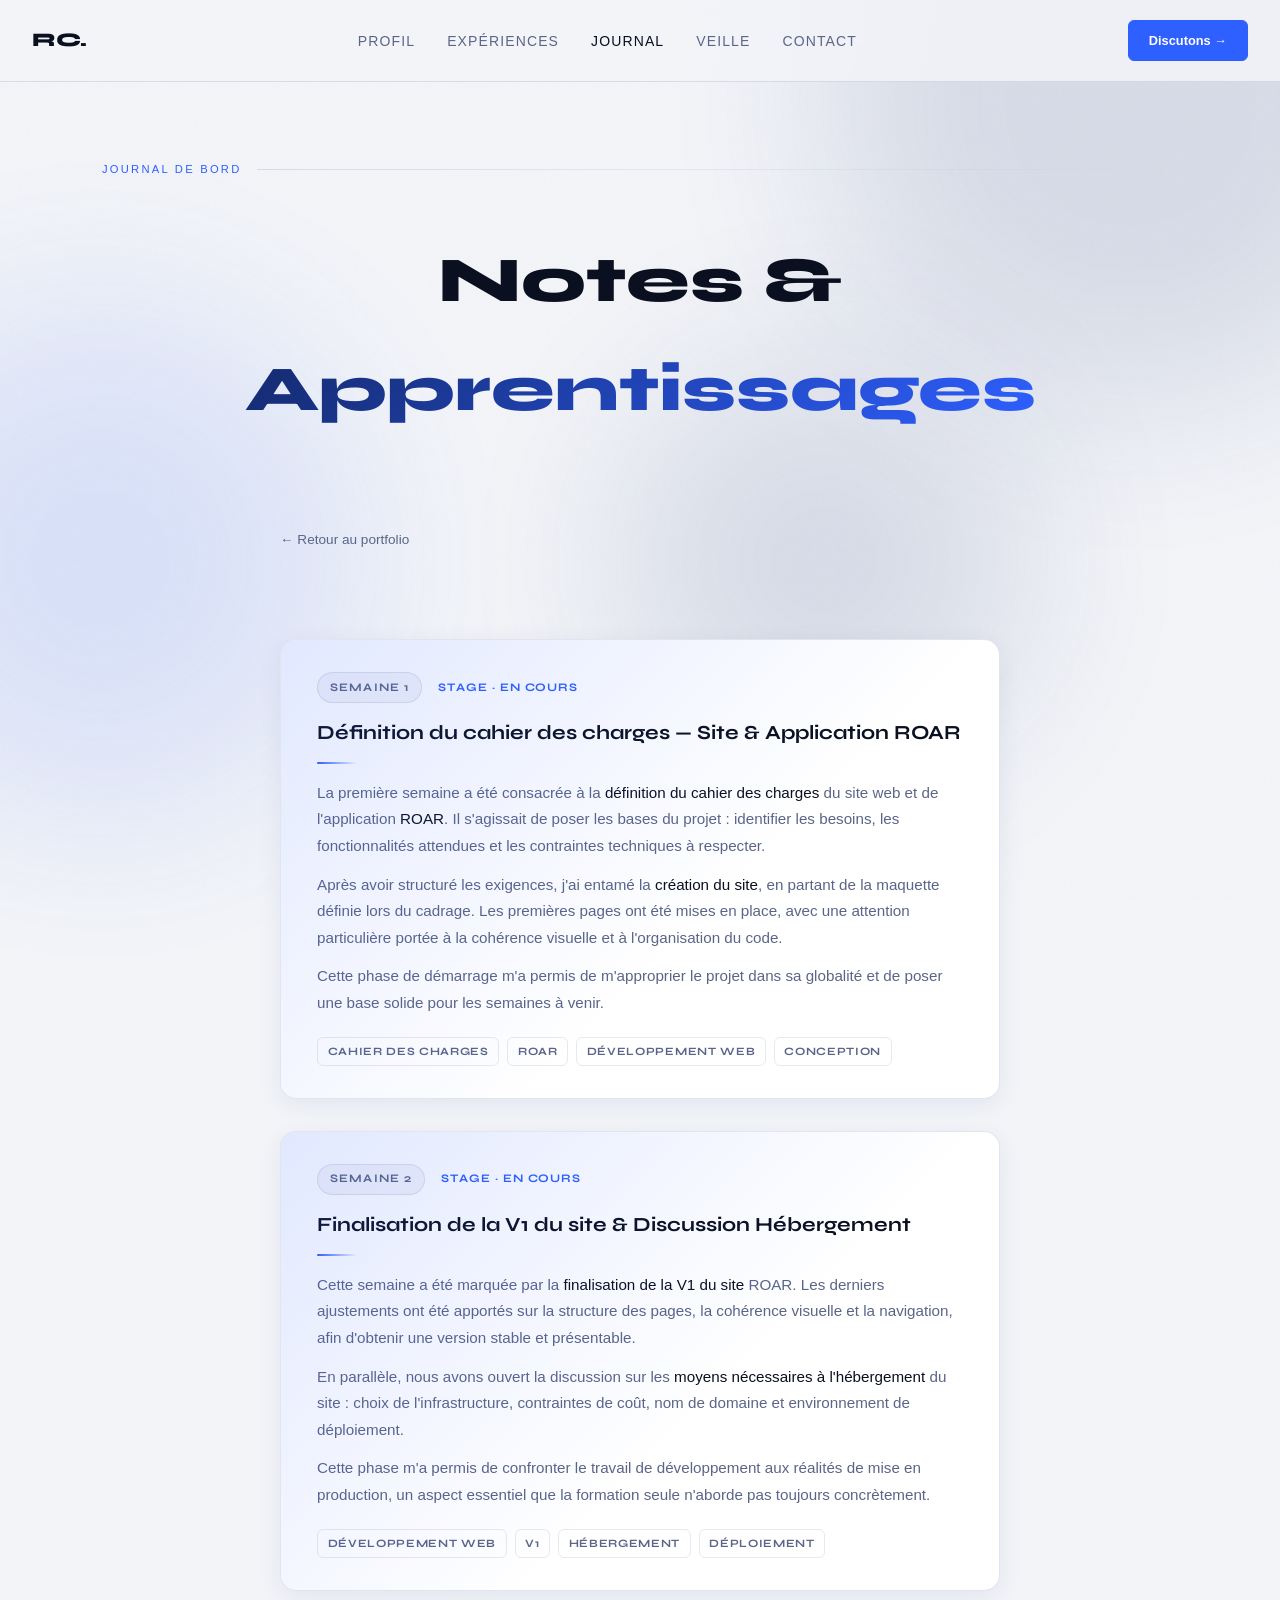
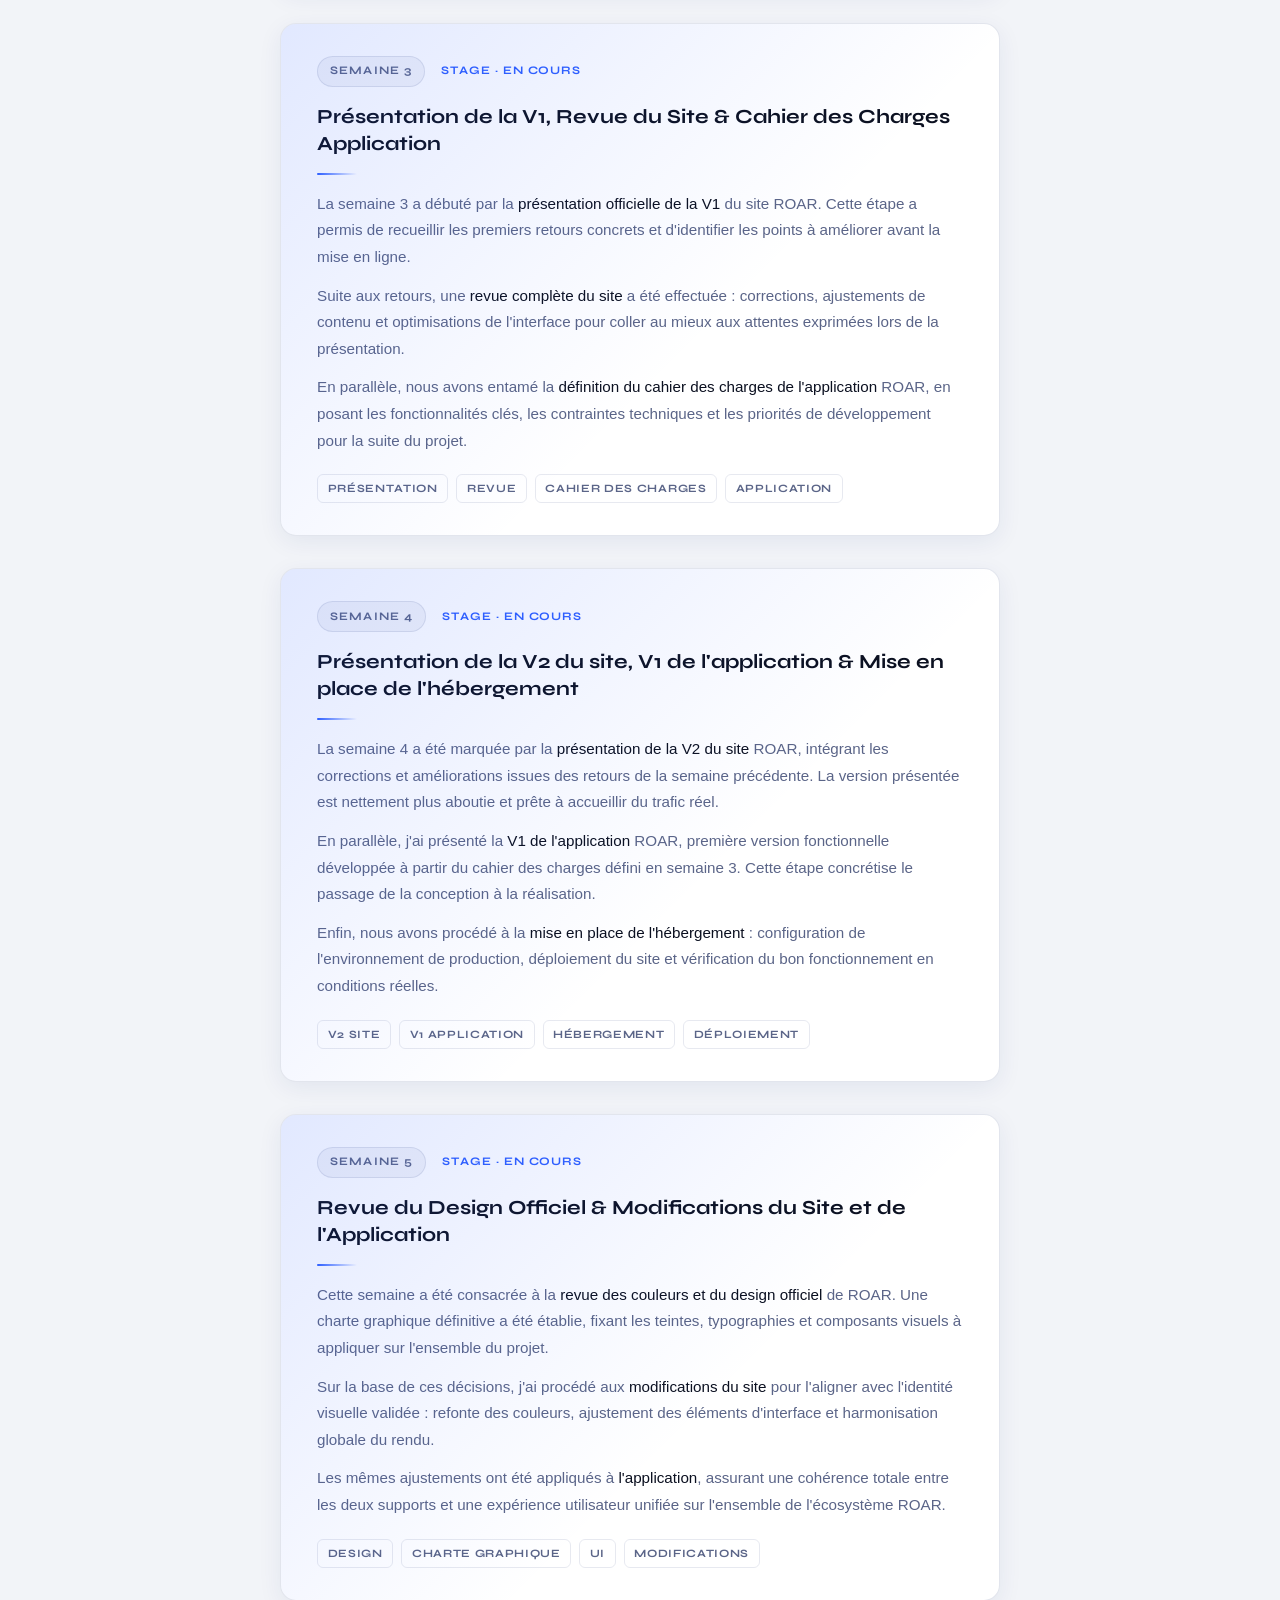
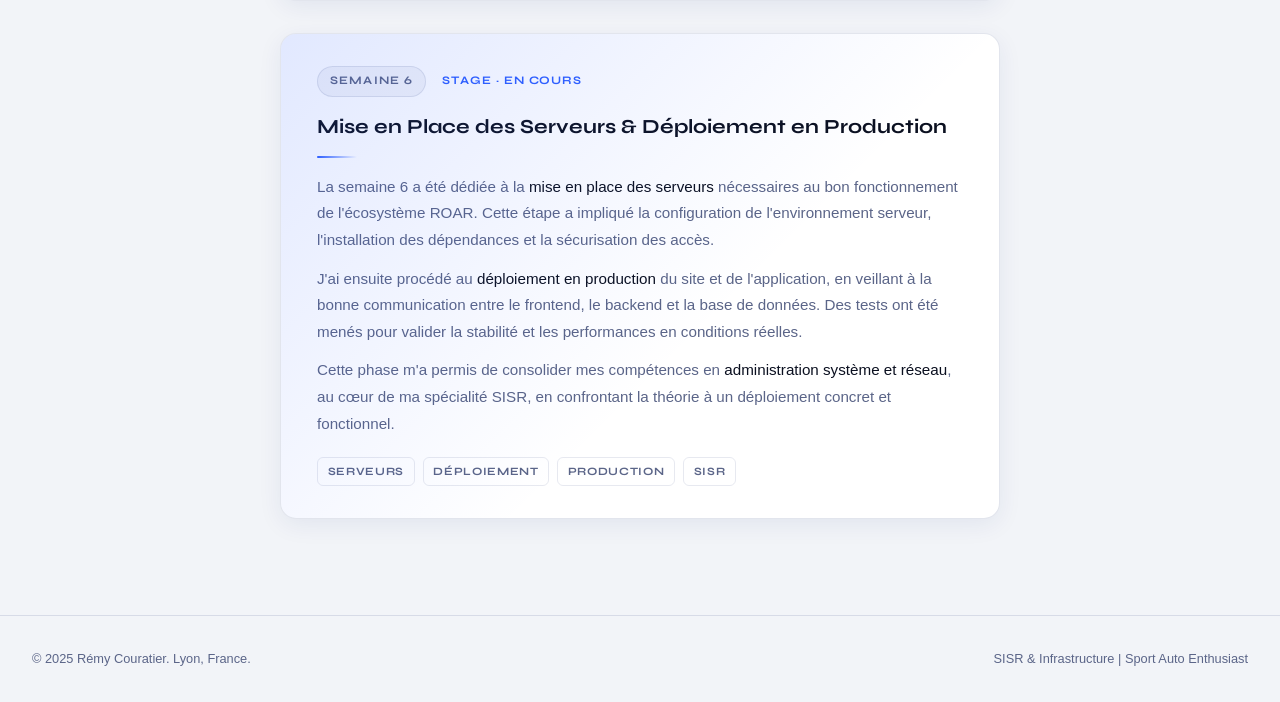
==== commit 258d7a68: "Retire le halo bleu qui suit le curseur (#cursor-glow) - Suppression de la règle CSS, de l'élément e" ====
--- a/journal.html
+++ b/journal.html
@@ -9,7 +9,6 @@
 </head>
 <body class="page-journal">
 
-<div id="cursor-glow"></div>
 <div class="orb orb-1"></div>
 <div class="orb orb-2"></div>
 <div class="orb orb-3"></div>
@@ -169,12 +168,6 @@
 </footer>
 
 <script>
-    const glow = document.getElementById('cursor-glow');
-    document.addEventListener('mousemove', e => {
-        glow.style.left = e.clientX + 'px';
-        glow.style.top  = e.clientY + 'px';
-    });
-
     const io = new IntersectionObserver((entries) => {
         entries.forEach(entry => {
             if (entry.isIntersecting) {
--- a/style.css
+++ b/style.css
@@ -1,17 +1,22 @@
 *, *::before, *::after { box-sizing: border-box; margin: 0; padding: 0; }
 
 :root {
-  --bg: #0B1020;      /* Fond navy profond */
-  --surface: #0E1730;
-  --card: #131F44;
-  --border: rgba(217, 226, 255, 0.12);
-  --text: #F2F4F8;
-  --muted: #99A4C6;
-
-  /* Nouvelle palette bleue */
-  --accent: #142A6E;        /* Bleu profond (boutons) */
-  --accent-light: #2E5FFF;  /* Bleu vif (liens, titres, accents) */
-  --glow-blue: rgba(46, 95, 255, 0.4);
+  --bg: #F2F4F8;      /* Fond clair */
+  --surface: #E7ECF6; /* Remplissage léger (chips, en-têtes) */
+  --card: #FFFFFF;    /* Cartes blanches */
+  --border: rgba(20, 42, 110, 0.12);
+  --text: #0B1020;    /* Texte navy foncé */
+  --muted: #5B6588;   /* Texte secondaire gris-bleu */
+
+  /* Palette bleue */
+  --accent: #142A6E;        /* Bleu profond */
+  --accent-light: #2E5FFF;  /* Bleu vif (liens, boutons, accents) */
+  --glow-blue: rgba(46, 95, 255, 0.25);
+
+  /* Fonds translucides adaptés au thème clair */
+  --chip: rgba(20, 42, 110, 0.05);
+  --chip-border: rgba(20, 42, 110, 0.10);
+  --shadow: 0 6px 24px rgba(20, 42, 110, 0.07);
   
   --font-display: 'Syne', sans-serif;
   --font-body: 'DM Sans', sans-serif;
@@ -32,13 +37,14 @@
   content: '';
   position: fixed; inset: 0; z-index: 0;
   background-image: url("data:image/svg+xml,%3Csvg viewBox='0 0 256 256' xmlns='http://www.w3.org/2000/svg'%3E%3Cfilter id='n'%3E%3CfeTurbulence type='fractalNoise' baseFrequency='0.9' numOctaves='4' stitchTiles='stitch'/%3E%3C/filter%3E%3Crect width='100%25' height='100%25' filter='url(%23n)' opacity='0.03'/%3E%3C/svg%3E");
-  opacity: 0.4;
+  opacity: 0.5;
+  mix-blend-mode: multiply;
   pointer-events: none;
 }
 
 .orb {
   position: fixed; border-radius: 50%;
-  filter: blur(80px); opacity: 0.22;
+  filter: blur(90px); opacity: 0.12;
   pointer-events: none; z-index: 0;
   animation: drift 20s ease-in-out infinite alternate;
 }
@@ -58,12 +64,12 @@
   position: fixed; top: 0; left: 0; right: 0; z-index: 100;
   padding: 1.25rem 2rem;
   display: flex; align-items: center; justify-content: space-between;
-  background: rgba(5, 5, 7, 0.8);
+  background: rgba(242, 244, 248, 0.85);
   backdrop-filter: blur(20px);
   border-bottom: 1px solid var(--border);
 }
 
-.nav-logo { font-family: var(--font-display); font-weight: 800; font-size: 1.2rem; color: #fff; }
+.nav-logo { font-family: var(--font-display); font-weight: 800; font-size: 1.2rem; color: var(--text); text-decoration: none; }
 .nav-links { display: flex; gap: 2rem; list-style: none; }
 .nav-links a {
   color: var(--muted); text-decoration: none; font-size: 0.875rem;
@@ -83,7 +89,7 @@
 
 /* Dégradé de texte du 1er style */
 .highlight { 
-    background: linear-gradient(135deg, #fff, var(--accent-light)); 
+    background: linear-gradient(135deg, var(--accent), var(--accent-light));
     -webkit-background-clip: text; 
     -webkit-text-fill-color: transparent; 
 }
@@ -93,11 +99,11 @@
 
 /* BOUTONS */
 .btn { padding: 0.85rem 2rem; border-radius: 6px; text-decoration: none; transition: 0.3s; font-size: 0.875rem; }
-.btn-primary { 
-    background: var(--accent); 
-    color: #ffffff; 
-    font-weight: 700; 
-    border: 1px solid var(--accent);
+.btn-primary {
+    background: var(--accent-light);
+    color: #ffffff;
+    font-weight: 700;
+    border: 1px solid var(--accent-light);
 }
 .btn-primary:hover {
     box-shadow: 0 0 20px var(--glow-blue);
@@ -128,12 +134,12 @@
 .project-type { font-size: 0.7rem; color: var(--muted); text-transform: uppercase; }
 .project-title { font-family: var(--font-display); font-size: 1.25rem; margin: 0.5rem 0; }
 .project-desc { font-size: 0.875rem; color: var(--muted); margin-bottom: 1rem; }
-.project-tag { font-size: 0.7rem; padding: 0.2rem 0.5rem; background: rgba(255,255,255,0.05); border-radius: 4px; margin-right: 0.3rem; }
+.project-tag { font-size: 0.7rem; padding: 0.2rem 0.5rem; background: var(--chip); border-radius: 4px; margin-right: 0.3rem; }
 
 /* STATS */
 .stats-row { display: grid; grid-template-columns: repeat(3, 1fr); gap: 2rem; margin-top: 5rem; }
 .stat { border-left: 1px solid var(--border); padding-left: 2rem; }
-.stat-number { font-family: var(--font-display); font-weight: 800; font-size: 2.5rem; color: #fff; }
+.stat-number { font-family: var(--font-display); font-weight: 800; font-size: 2.5rem; color: var(--text); }
 
 /* CONTACT */
 .contact-wrap {
@@ -148,14 +154,13 @@
     text-align: center;
 }
 
-.contact-email { font-family: var(--font-display); font-size: clamp(1rem, 4vw, 2.2rem); color: #fff; border-bottom: 2px solid var(--accent); text-decoration: none; font-weight: 800; display: inline-block; width: 100%; text-align: center; margin: 2rem 0; word-break: break-all; }
+.contact-email { font-family: var(--font-display); font-size: clamp(1rem, 4vw, 2.2rem); color: var(--text); border-bottom: 2px solid var(--accent-light); text-decoration: none; font-weight: 800; display: inline-block; width: 100%; text-align: center; margin: 2rem 0; word-break: break-all; }
 .contact-email:hover { color: var(--accent-light); }
 
 /* FOOTER */
 footer { padding: 2rem; border-top: 1px solid var(--border); display: flex; justify-content: space-between; font-size: 0.8rem; color: var(--muted); }
 
 /* Halo de curseur réglé sur le nouveau bleu */
-#cursor-glow { position: fixed; pointer-events: none; z-index: 9999; width: 300px; height: 300px; background: radial-gradient(circle, rgba(46, 95, 255, 0.18), transparent 70%); transform: translate(-50%,-50%); }
 
 .reveal { opacity: 0; transform: translateY(30px); transition: 0.7s; }
 .reveal.visible { opacity: 1; transform: translateY(0); }
@@ -196,7 +201,7 @@
   display: flex; flex-direction: column; gap: 2rem;
 }
 .page-journal .entry-card {
-  background: var(--card); border: 1px solid rgba(255,255,255,0.07);
+  background: var(--card); border: 1px solid var(--border);
   border-radius: 16px; padding: 2rem 2.25rem; position: relative;
   transition: border-color 0.3s, transform 0.3s; overflow: hidden;
 }
@@ -210,8 +215,8 @@
 .page-journal .entry-date {
   font-size: 0.72rem; font-family: 'Syne', sans-serif; font-weight: 700;
   letter-spacing: 0.1em; text-transform: uppercase; color: var(--muted);
-  background: rgba(255,255,255,0.05); padding: 0.3rem 0.75rem;
-  border-radius: 99px; border: 1px solid rgba(255,255,255,0.08);
+  background: var(--chip); padding: 0.3rem 0.75rem;
+  border-radius: 99px; border: 1px solid var(--chip-border);
 }
 .page-journal .entry-category {
   font-size: 0.72rem; font-family: 'Syne', sans-serif; font-weight: 700;
@@ -227,7 +232,7 @@
 .page-journal .entry-tag {
   font-size: 0.7rem; font-family: 'Syne', sans-serif; font-weight: 700;
   letter-spacing: 0.06em; text-transform: uppercase; color: var(--muted);
-  border: 1px solid rgba(255,255,255,0.1); border-radius: 6px; padding: 0.25rem 0.6rem;
+  border: 1px solid var(--chip-border); border-radius: 6px; padding: 0.25rem 0.6rem;
 }
 .page-journal .entry-divider {
   width: 40px; height: 2px; border-radius: 2px; margin: 1rem 0;
@@ -318,7 +323,7 @@
 .page-veille .entry-date {
   font-size: 0.7rem; font-family: 'Syne', sans-serif; font-weight: 700;
   letter-spacing: 0.1em; text-transform: uppercase; color: var(--muted);
-  background: rgba(255,255,255,0.05); padding: 0.3rem 0.75rem; border-radius: 99px; border: 1px solid var(--border);
+  background: var(--chip); padding: 0.3rem 0.75rem; border-radius: 99px; border: 1px solid var(--border);
 }
 .page-veille .entry-cat { font-size: 0.7rem; font-family: 'Syne', sans-serif; font-weight: 700; letter-spacing: 0.08em; text-transform: uppercase; color: var(--accent-light); }
 .page-veille .entry-title { font-family: 'Syne', sans-serif; font-weight: 700; font-size: 1.2rem; color: var(--text); margin-bottom: 0.6rem; line-height: 1.35; }
@@ -392,3 +397,14 @@
 .page-veille .live-head-label { color: var(--text); font-family: 'Syne', sans-serif; font-weight: 700; }
 .page-veille .rss-fallback-link { color: var(--accent-light); font-weight: 700; }
 .page-veille .src-name.is-sm { font-size: 0.92rem; line-height: 1.35; }
+
+/* Ombres douces des cartes (profondeur du thème clair) */
+.project-card,
+.contact-wrap,
+.about-img,
+.page-journal .entry-card,
+.page-veille .panel,
+.page-veille .pp-card,
+.page-veille .src-card,
+.page-veille .entry,
+.page-veille .table-wrap { box-shadow: var(--shadow); }
